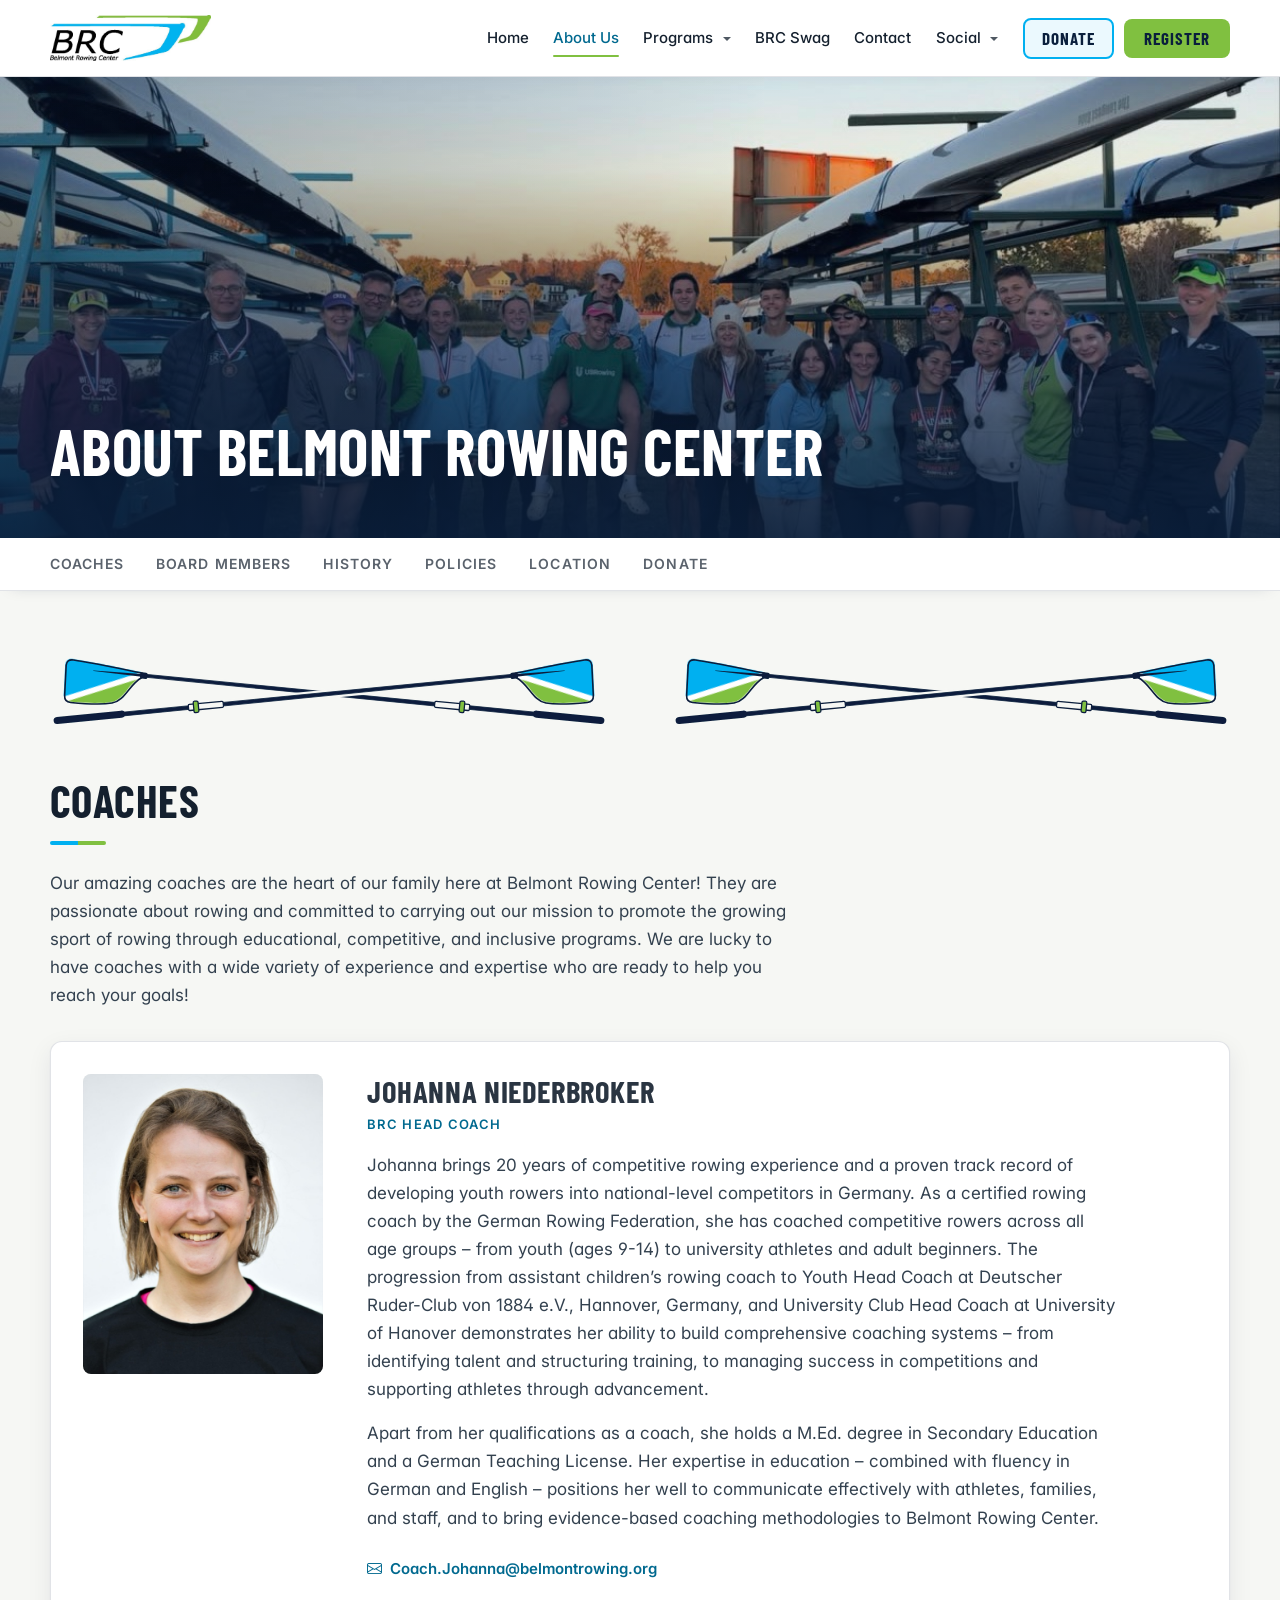
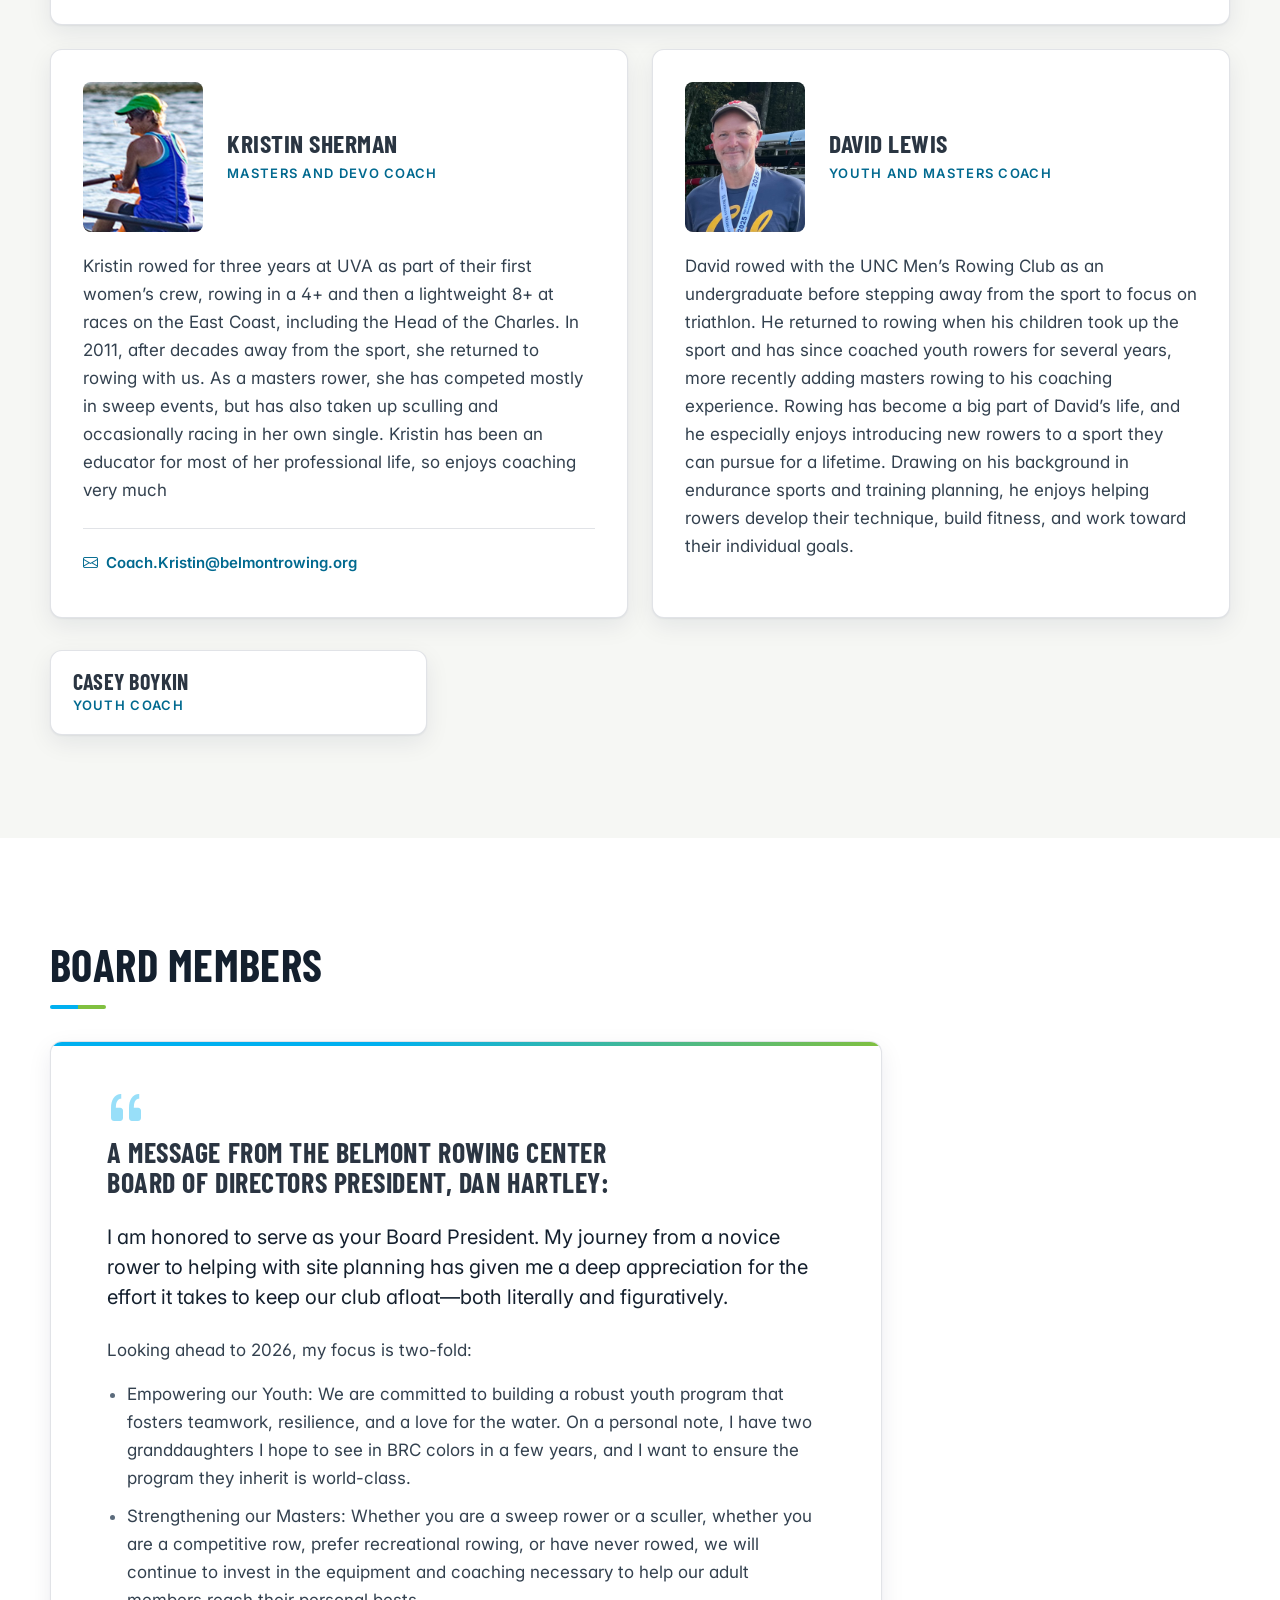
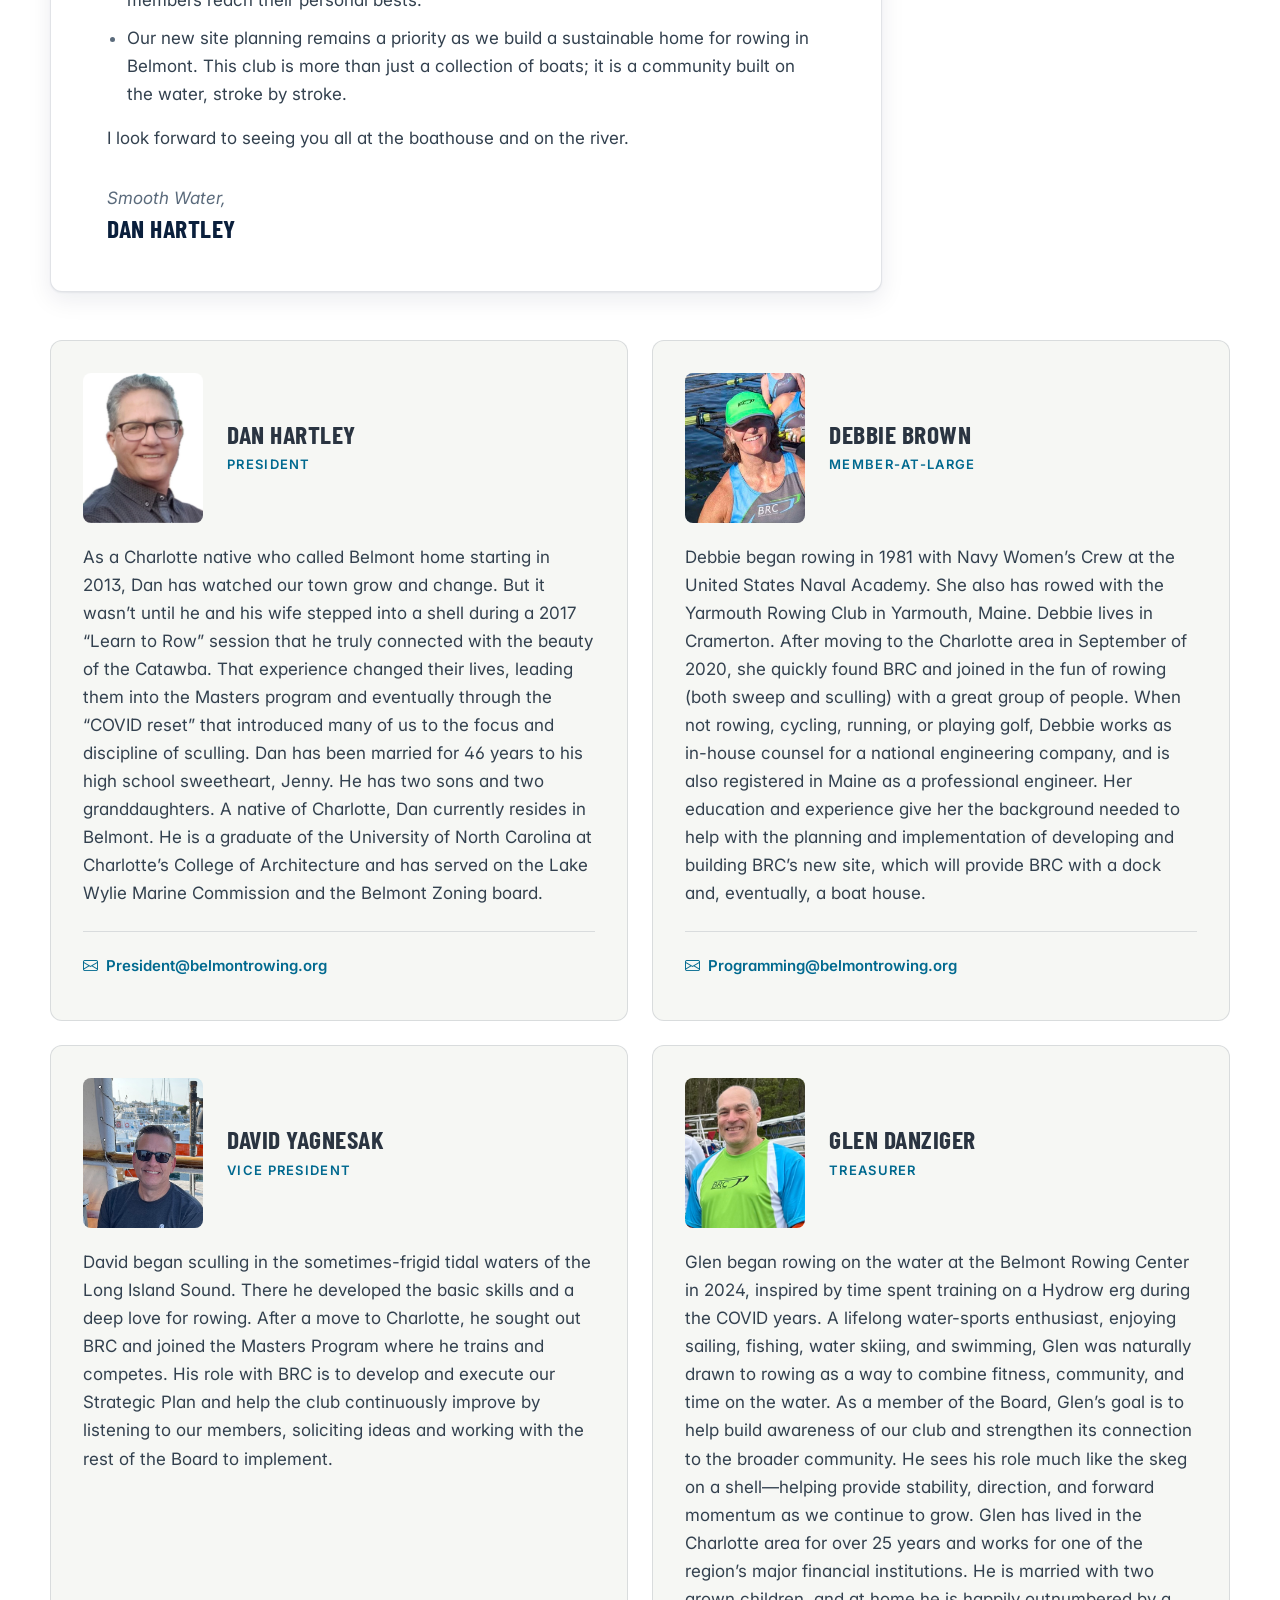
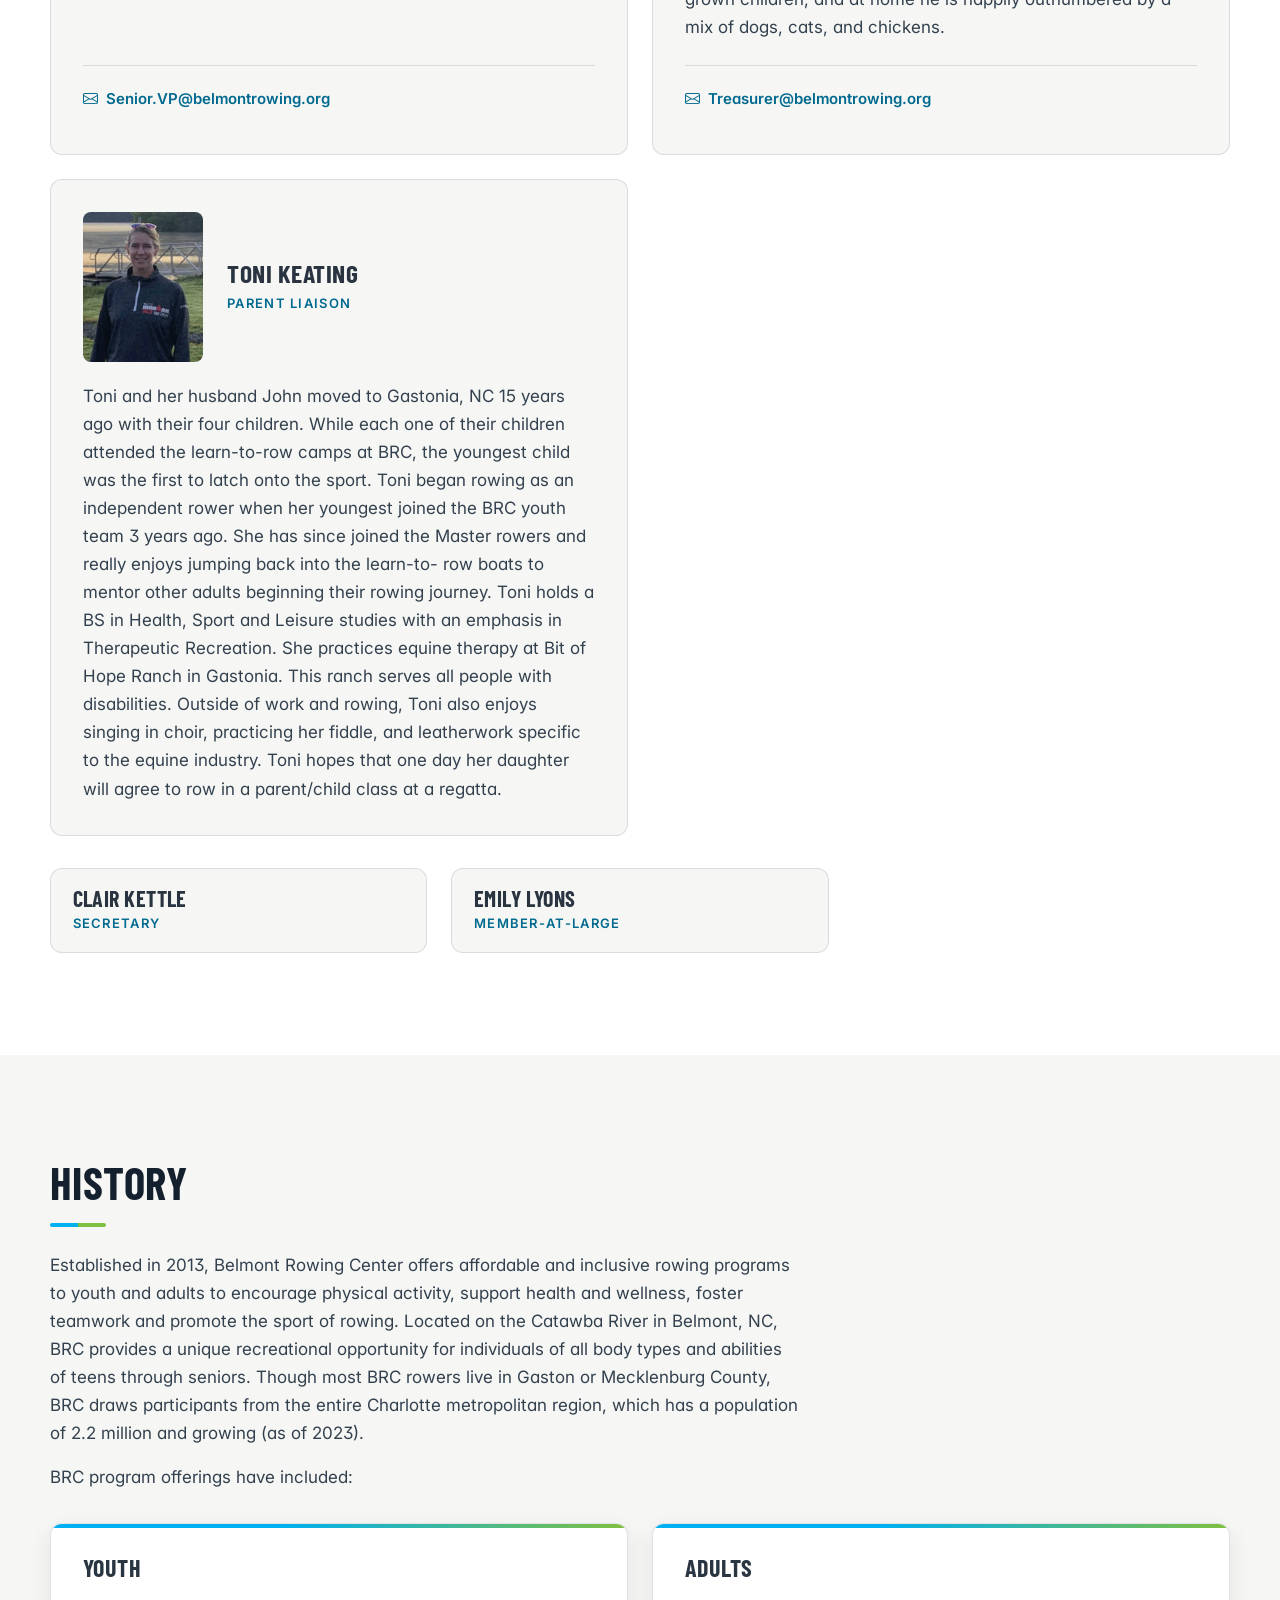
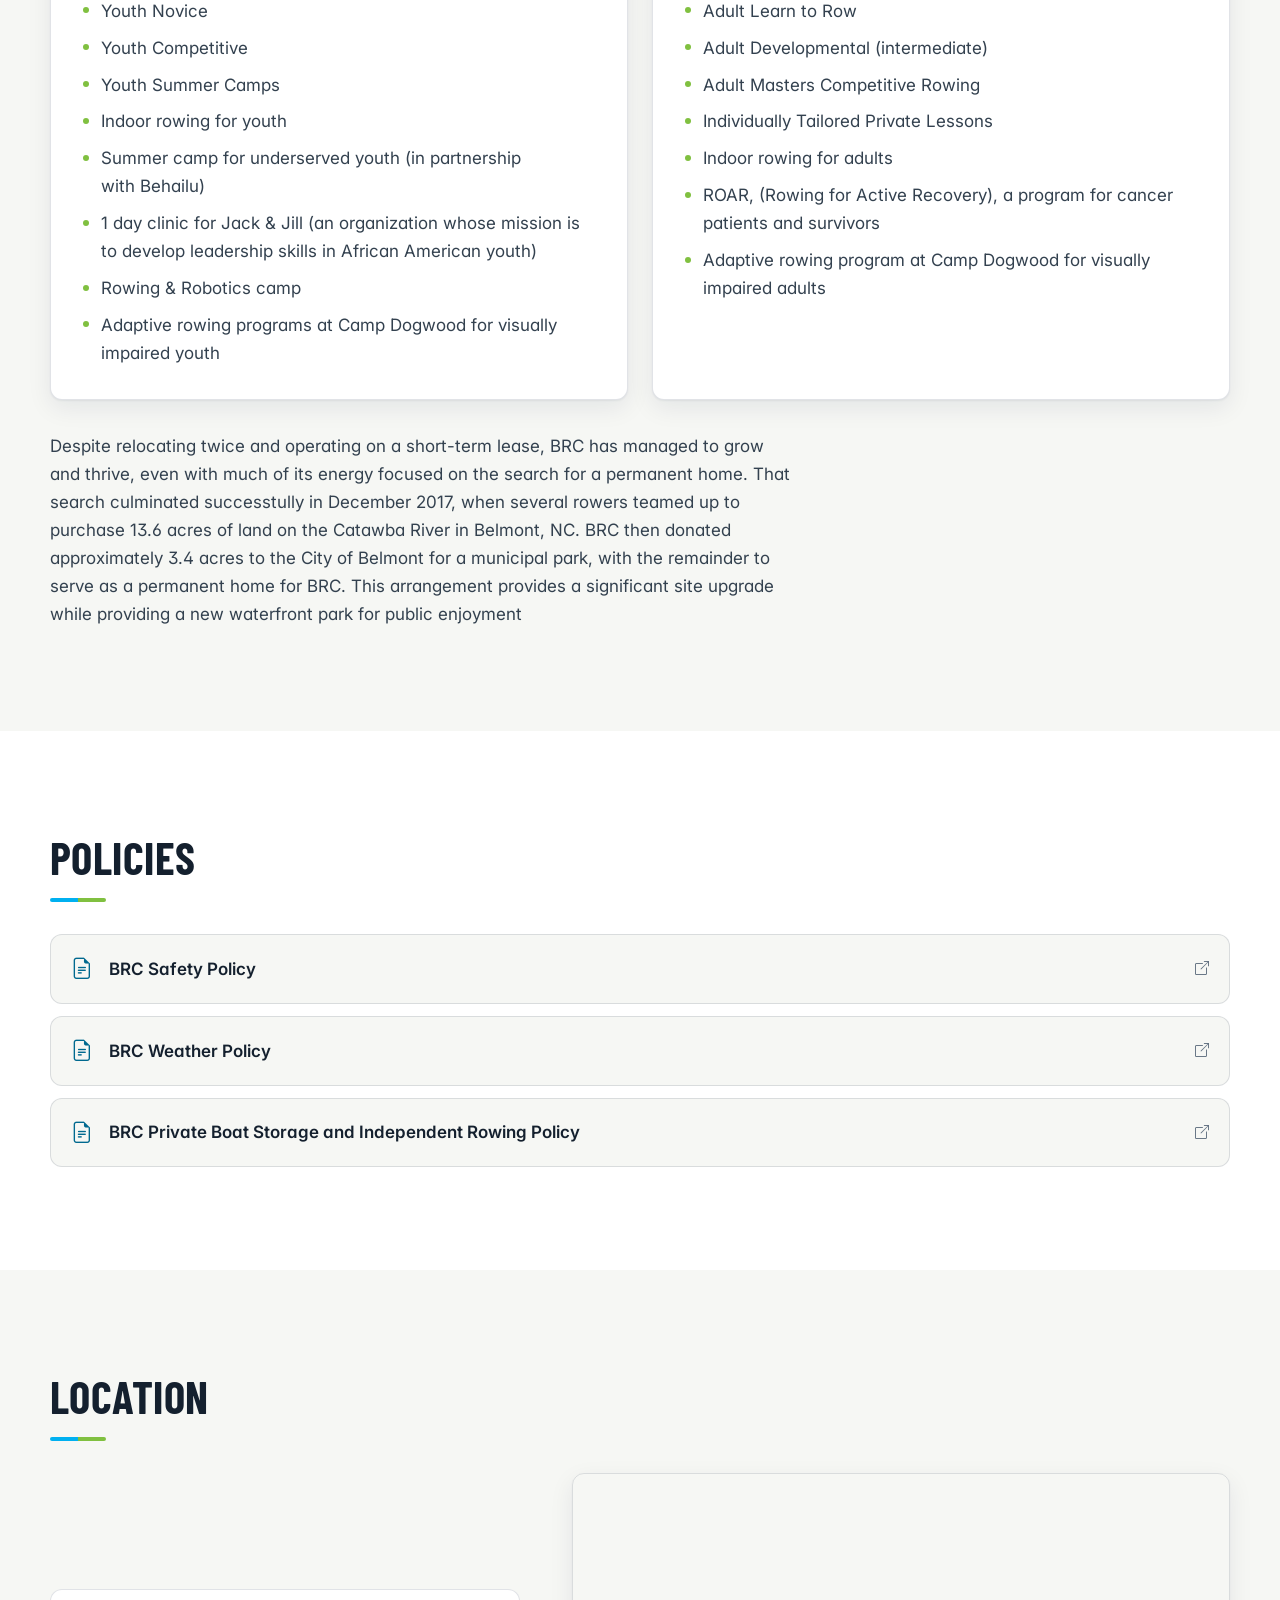
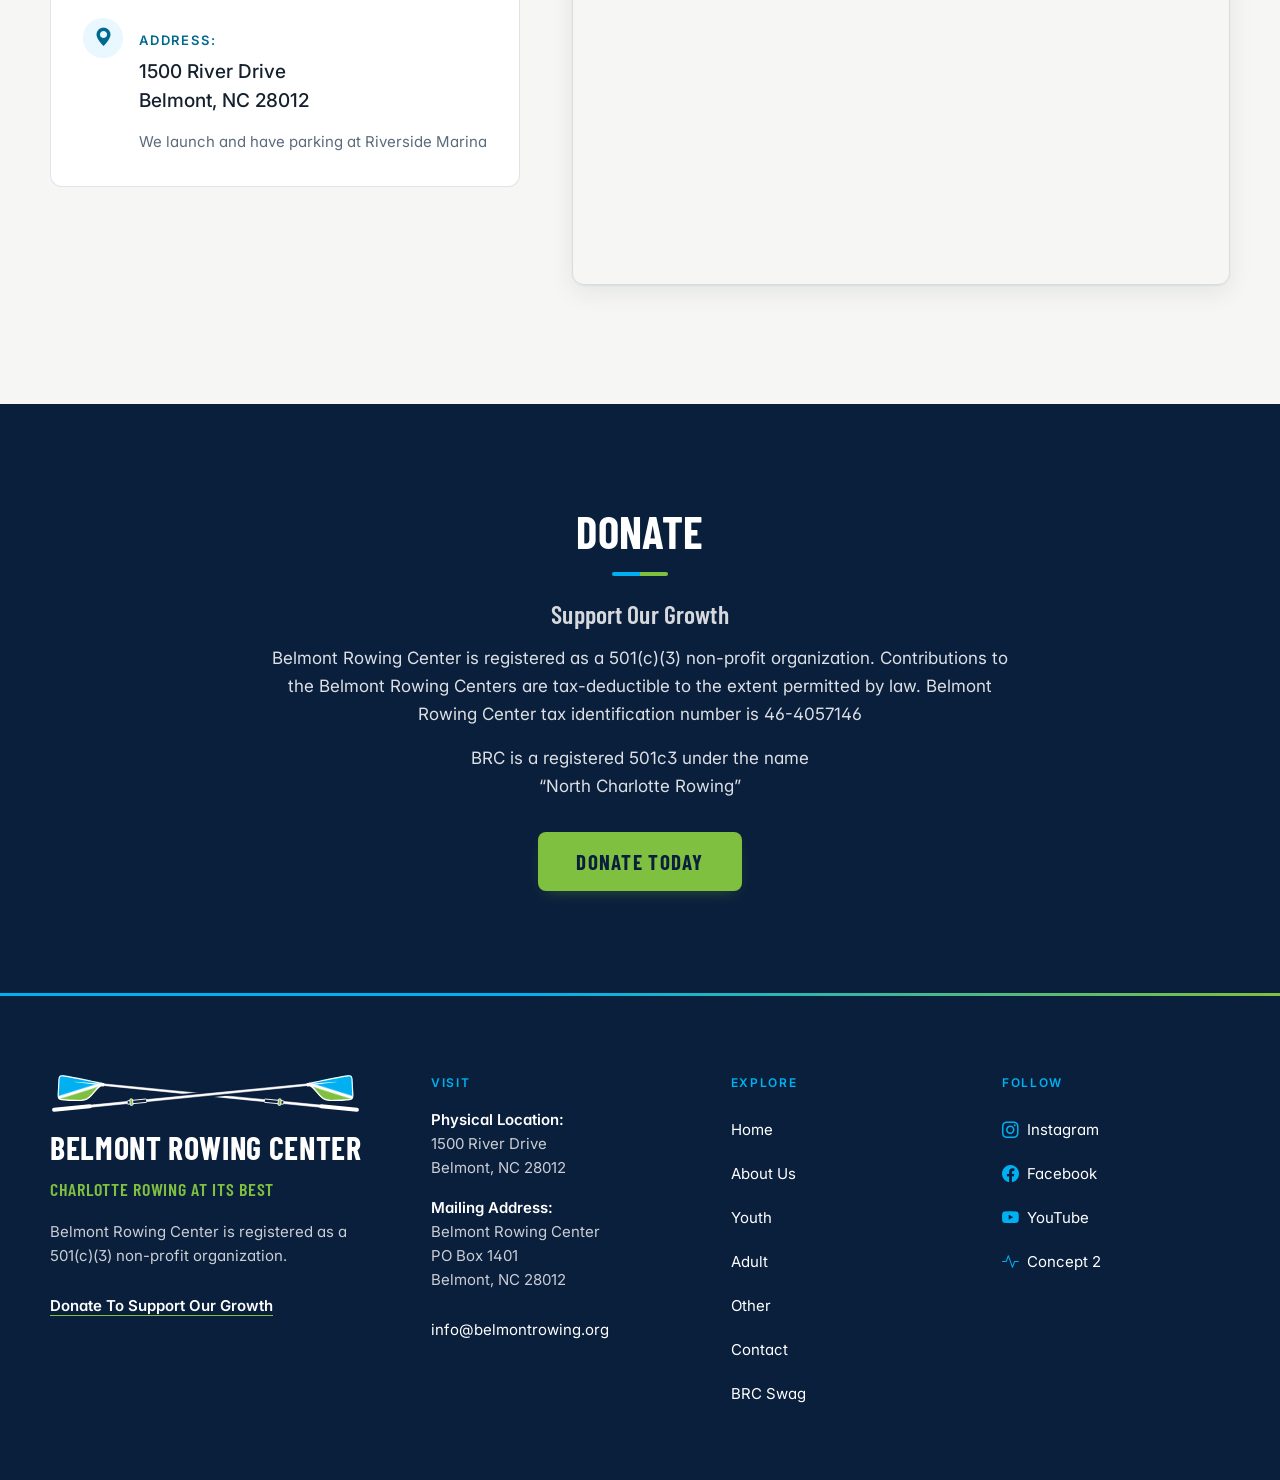
==== docs/about/index.html @ aae4dad1 "Home header: the eight on the water (words at the top); About header: full team photo Also adds _too" ====
<!DOCTYPE html>
<html xmlns="http://www.w3.org/1999/xhtml" lang="en" xml:lang="en"><head>

<meta charset="utf-8">
<meta name="generator" content="quarto-1.11.9">

<meta name="viewport" content="width=device-width, initial-scale=1.0, user-scalable=yes">

<meta name="description" content="Meet the coaches and board of Belmont Rowing Center, a nonprofit rowing club on the Catawba River near Charlotte, NC, established in 2013.">

<title>Our Coaches, Board &amp; History – Belmont Rowing Center</title>
<style>
/* Default styles provided by pandoc.
** See https://pandoc.org/MANUAL.html#variables-for-html for config info.
*/
span.smallcaps{font-variant: small-caps;}
div.columns{display: flex; gap: 1.5em;}
div.column{flex: auto;}
@media screen {
div.columns{gap: min(4vw, 1.5em);}
div.column{overflow-x: auto;}
}
div.hanging-indent{margin-left: 1.5em; text-indent: -1.5em;}
ul.task-list{list-style: none;}
ul.task-list li input[type="checkbox"] {
  width: 0.8em;
  margin: 0 0.8em 0.2em -1em; /* quarto-specific, see https://github.com/quarto-dev/quarto-cli/issues/4556 */ 
  vertical-align: middle;
}
</style>


<script src="../site_libs/quarto-nav/quarto-nav.js"></script>
<script src="../site_libs/quarto-nav/headroom.min.js"></script>
<link href="../images/favicon.png" rel="icon" type="image/png">
<script src="../site_libs/clipboard/clipboard.min.js"></script>
<script src="../site_libs/quarto-html/quarto.js" type="module"></script>
<script src="../site_libs/quarto-html/tabsets/tabsets.js" type="module"></script>
<script src="../site_libs/quarto-html/scrollable-regions/scrollable-regions.js" type="module"></script>
<script src="../site_libs/quarto-html/popper.min.js"></script>
<script src="../site_libs/quarto-html/tippy.umd.min.js"></script>
<link href="../site_libs/quarto-html/tippy.css" rel="stylesheet">
<link href="../site_libs/quarto-html/quarto-syntax-highlighting-63b5708e65d6cd79cd7618c58d0c21e7.css" rel="stylesheet" id="quarto-text-highlighting-styles">
<script src="../site_libs/bootstrap/bootstrap.min.js"></script>
<link href="../site_libs/bootstrap/bootstrap-icons.css" rel="stylesheet">
<link href="../site_libs/bootstrap/bootstrap-bee287b9387fd94cd51ab6ed018e3cc1.min.css" rel="stylesheet" append-hash="true" id="quarto-bootstrap" data-mode="light">
<script id="quarto-search-options" type="application/json">{
  "language": {
    "search-no-results-text": "No results",
    "search-matching-documents-text": "matching documents",
    "search-copy-link-title": "Copy link to search",
    "search-hide-matches-text": "Hide additional matches",
    "search-more-match-text": "more match in this document",
    "search-more-matches-text": "more matches in this document",
    "search-clear-button-title": "Clear",
    "search-text-placeholder": "",
    "search-detached-cancel-button-title": "Cancel",
    "search-submit-button-title": "Submit",
    "search-label": "Search"
  }
}</script>


<meta property="og:title" content="Our Coaches, Board &amp; History – Belmont Rowing Center">
<meta property="og:description" content="Meet the coaches and board of Belmont Rowing Center, a nonprofit rowing club on the Catawba River near Charlotte, NC, established in 2013.">
<meta property="og:image" content="https://www.belmontrowing.org/images/share.jpg">
<meta property="og:site_name" content="Belmont Rowing Center">
<meta property="og:image:alt" content="A rower sculling on the Catawba River at sunrise, with mist on the water">
<meta property="og:image:height" content="630">
<meta property="og:image:width" content="1200">
<meta name="twitter:title" content="Our Coaches, Board &amp; History – Belmont Rowing Center">
<meta name="twitter:description" content="Meet the coaches and board of Belmont Rowing Center, a nonprofit rowing club on the Catawba River near Charlotte, NC, established in 2013.">
<meta name="twitter:image" content="https://www.belmontrowing.org/images/share.jpg">
<meta name="twitter:image:alt" content="A rower sculling on the Catawba River at sunrise, with mist on the water">
<meta name="twitter:card" content="summary_large_image">
<link rel="canonical" href="https://www.belmontrowing.org/about/">
</head>

<body class="nav-fixed page-about fullcontent quarto-light"><a id="quarto-skip-link" class="visually-hidden-focusable" href="#quarto-content">Skip to main content</a>

<div id="quarto-search-results"></div>
  <header id="quarto-header" class="headroom fixed-top">
    <nav class="navbar navbar-expand-lg " data-bs-theme="dark" aria-label="Site">
      <div class="navbar-container container-fluid">
      <div class="navbar-brand-container mx-auto">
    <a href="../index.html" class="navbar-brand navbar-brand-logo">
    <img src="../images/logo.jpg" alt="Belmont Rowing Center home" class="navbar-logo light-content">
    <img src="../images/logo.jpg" alt="Belmont Rowing Center home" class="navbar-logo dark-content">
    </a>
  </div>
          <button class="navbar-toggler" type="button" data-bs-toggle="collapse" data-bs-target="#navbarCollapse" aria-controls="navbarCollapse" aria-expanded="false" aria-label="Toggle navigation" onclick="if (window.quartoToggleHeadroom) { window.quartoToggleHeadroom(); }">
  <span class="navbar-toggler-icon"></span>
</button>
          <div class="collapse navbar-collapse" id="navbarCollapse">
            <ul class="navbar-nav navbar-nav-scroll ms-auto">
  <li class="nav-item">
    <a class="nav-link" href="../index.html"> 
<span class="menu-text">Home</span></a>
  </li>  
  <li class="nav-item">
    <a class="nav-link active" href="../about/index.html" aria-current="page"> 
<span class="menu-text">About Us</span></a>
  </li>  
  <li class="nav-item dropdown ">
    <a class="nav-link dropdown-toggle" href="#" id="nav-menu-programs" role="link" data-bs-toggle="dropdown" aria-expanded="false">
 <span class="menu-text">Programs</span>
    </a>
    <ul class="dropdown-menu dropdown-menu-end" aria-labelledby="nav-menu-programs">    
        <li>
    <a class="dropdown-item" href="../youth/index.html">
 <span class="dropdown-text">Youth</span></a>
  </li>  
        <li>
    <a class="dropdown-item" href="../adult/index.html">
 <span class="dropdown-text">Adult</span></a>
  </li>  
        <li>
    <a class="dropdown-item" href="../other/index.html">
 <span class="dropdown-text">Other</span></a>
  </li>  
    </ul>
  </li>
  <li class="nav-item">
    <a class="nav-link" href="https://teamlocker.squadlocker.com/#/lockers/belmont-rowing-center-313909?_k=cnluax" rel="noopener" target="_blank"> 
<span class="menu-text">BRC Swag</span></a>
  </li>  
  <li class="nav-item">
    <a class="nav-link" href="../contact/index.html"> 
<span class="menu-text">Contact</span></a>
  </li>  
  <li class="nav-item dropdown ">
    <a class="nav-link dropdown-toggle" href="#" id="nav-menu-social" role="link" data-bs-toggle="dropdown" aria-expanded="false">
 <span class="menu-text">Social</span>
    </a>
    <ul class="dropdown-menu dropdown-menu-end" aria-labelledby="nav-menu-social">    
        <li>
    <a class="dropdown-item" href="https://www.instagram.com/belmontrowing" rel="noopener" target="_blank"><i class="bi bi-instagram" role="img">
</i> 
 <span class="dropdown-text">Instagram</span></a>
  </li>  
        <li>
    <a class="dropdown-item" href="https://www.facebook.com/BelmontRowing/" rel="noopener" target="_blank"><i class="bi bi-facebook" role="img">
</i> 
 <span class="dropdown-text">Facebook</span></a>
  </li>  
        <li>
    <a class="dropdown-item" href="https://www.youtube.com/channel/UCXFYUbRCOyXJPg2Ow2NLszQ" rel="noopener" target="_blank"><i class="bi bi-youtube" role="img">
</i> 
 <span class="dropdown-text">YouTube</span></a>
  </li>  
        <li>
    <a class="dropdown-item" href="https://log.concept2.com/team/8472" rel="noopener" target="_blank"><i class="bi bi-activity" role="img">
</i> 
 <span class="dropdown-text">Concept 2</span></a>
  </li>  
    </ul>
  </li>
  <li class="nav-item">
    <a class="nav-link" href="https://www.zeffy.com/en-US/donation-form/support-the-growing-sport-of-rowing-at-belmont-rowing-center" rel="noopener" target="_blank"> 
<span class="menu-text">Donate</span></a>
  </li>  
  <li class="nav-item">
    <a class="nav-link" href="https://www.icrew.club/register?clubkey=1626fb75-9eb1-b24b-4202-b008f5af5980" rel="noopener" target="_blank"> 
<span class="menu-text">Register</span></a>
  </li>  
</ul>
          </div> <!-- /navcollapse -->
            <div class="quarto-navbar-tools">
</div>
      </div> <!-- /container-fluid -->
    </nav>
</header>
<!-- content -->
<div id="quarto-content" class="quarto-container page-layout-custom page-navbar" tabindex="-1">
<!-- sidebar -->
<!-- margin-sidebar -->
<!-- main -->




<div id="main-content" role="main">
<!-- PAGE HEADER: photo with the page title over it -->
<div class="hero hero-short">
<p><img src="../images/hero-about-team.jpg" class="bg img-fluid" style="object-position: center 60%" alt=""></p>
<section id="about-belmont-rowing-center" class="level1">
<h1>ABOUT BELMONT ROWING CENTER</h1>
</section>
</div>
<!-- SUB-NAVIGATION: jump links to the sections below -->
<div class="pill-nav" role="navigation" aria-label="On this page">
<p><a href="#coaches">COACHES</a> <a href="#boardmembers">BOARD MEMBERS</a> <a href="#history1">HISTORY</a> <a href="#policies">POLICIES</a> <a href="#location">LOCATION</a> <a href="#donate">DONATE</a></p>
</div>
<!-- COACHES: the head coach as a wide card, then the other coaches two per row -->
<div class="band band-light">
<div class="oars-row">
<p><img src="../images/oars-long-on-paper.svg" class="img-fluid" alt=""> <img src="../images/oars-long-on-paper.svg" class="img-fluid" alt=""></p>
</div>
<section id="coaches" class="level2">
<h2 data-anchor-id="coaches">COACHES</h2>
<p>Our amazing coaches are the heart of our family here at Belmont Rowing Center! They are passionate about rowing and committed to carrying out our mission to promote the growing sport of rowing through educational, competitive, and inclusive programs. We are lucky to have coaches with a wide variety of experience and expertise who are ready to help you reach your goals!</p>
<div class="person">
<p><img src="../images/staff/johanna-niederbroker.jpg" class="person-photo img-fluid" loading="lazy" alt="Johanna Niederbroker"></p>
<section id="johanna-niederbroker" class="level3 person-body">
<h3 data-anchor-id="johanna-niederbroker">Johanna Niederbroker</h3>
<p><span class="role">BRC Head Coach</span></p>
<p>Johanna brings 20 years of competitive rowing experience and a proven track record of developing youth rowers into national-level competitors in Germany. As a certified rowing coach by the German Rowing Federation, she has coached competitive rowers across all age groups – from youth (ages 9-14) to university athletes and adult beginners. The progression from assistant children’s rowing coach to Youth Head Coach at Deutscher Ruder-Club von 1884 e.V., Hannover, Germany, and University Club Head Coach at University of Hanover demonstrates her ability to build comprehensive coaching systems – from identifying talent and structuring training, to managing success in competitions and supporting athletes through advancement.</p>
<p>Apart from her qualifications as a coach, she holds a M.Ed. degree in Secondary Education and a German Teaching License. Her expertise in education – combined with fluency in German and English – positions her well to communicate effectively with athletes, families, and staff, and to bring evidence-based coaching methodologies to Belmont Rowing Center.</p>
<p><a href="mailto:Coach.Johanna@belmontrowing.org" class="email">Coach.Johanna@belmontrowing.org</a></p>
</section>
</div>
<div class="people-grid">
<div class="person">
<p><img src="../images/staff/kristin-sherman-portrait.jpg" class="person-photo img-fluid" loading="lazy" alt="Kristin Sherman"></p>
<section id="kristin-sherman" class="level3 person-body">
<h3 data-anchor-id="kristin-sherman">Kristin Sherman</h3>
<p><span class="role">Masters and DEVO Coach</span></p>
<p>Kristin rowed for three years at UVA as part of their first women’s crew, rowing in a 4+ and then a lightweight 8+ at races on the East Coast, including the Head of the Charles. In 2011, after decades away from the sport, she returned to rowing with us. As a masters rower, she has competed mostly in sweep events, but has also taken up sculling and occasionally racing in her own single. Kristin has been an educator for most of her professional life, so enjoys coaching very much</p>
<p><a href="mailto:Coach.Kristin@belmontrowing.org" class="email">Coach.Kristin@belmontrowing.org</a></p>
</section>
</div>
<div class="person">
<p><img src="../images/staff/david-lewis.jpg" class="person-photo img-fluid" loading="lazy" alt="David Lewis"></p>
<section id="david-lewis" class="level3 person-body">
<h3 data-anchor-id="david-lewis">David Lewis</h3>
<p><span class="role">Youth and Masters Coach</span></p>
<p>David rowed with the UNC Men’s Rowing Club as an undergraduate before stepping away from the sport to focus on triathlon. He returned to rowing when his children took up the sport and has since coached youth rowers for several years, more recently adding masters rowing to his coaching experience. Rowing has become a big part of David’s life, and he especially enjoys introducing new rowers to a sport they can pursue for a lifetime. Drawing on his background in endurance sports and training planning, he enjoys helping rowers develop their technique, build fitness, and work toward their individual goals.</p>
</section>
</div>
</div>
<div class="tile-grid">
<section id="casey-boykin" class="level3 tile person-tile">
<h3 data-anchor-id="casey-boykin">Casey Boykin</h3>
<p><span class="role">Youth Coach</span></p>
</section>
</div>
</section>
</div>
<!-- BOARD MEMBERS: the President's letter, then the board bios two per row, then name-only members -->
<section id="boardmembers" class="level2 band band-white">
<h2 data-anchor-id="boardmembers">BOARD MEMBERS</h2>
<section id="a-message-from-the-belmont-rowing-center-board-of-directors-president-dan-hartley" class="level3 letter">
<h3 data-anchor-id="a-message-from-the-belmont-rowing-center-board-of-directors-president-dan-hartley">A Message From the Belmont Rowing Center Board of Directors President, Dan Hartley:</h3>
<div class="lead">
<p>I am honored to serve as your Board President. My journey from a novice rower to helping with site planning has given me a deep appreciation for the effort it takes to keep our club afloat—both literally and figuratively.</p>
</div>
<p>Looking ahead to 2026, my focus is two-fold:</p>
<ul>
<li>Empowering our Youth: We are committed to building a robust youth program that fosters teamwork, resilience, and a love for the water. On a personal note, I have two granddaughters I hope to see in BRC colors in a few years, and I want to ensure the program they inherit is world-class.</li>
<li>Strengthening our Masters: Whether you are a sweep rower or a sculler, whether you are a competitive row, prefer recreational rowing, or have never rowed, we will continue to invest in the equipment and coaching necessary to help our adult members reach their personal bests.</li>
<li>Our new site planning remains a priority as we build a sustainable home for rowing in Belmont. This club is more than just a collection of boats; it is a community built on the water, stroke by stroke.</li>
</ul>
<p>I look forward to seeing you all at the boathouse and on the river.</p>
<div class="signature">
<p>Smooth Water,</p>
<p>Dan Hartley</p>
</div>
</section>
<div class="people-grid">
<div class="person">
<p><img src="../images/staff/dan-hartley.jpg" class="person-photo img-fluid" loading="lazy" alt="Dan Hartley"></p>
<section id="dan-hartley" class="level3 person-body">
<h3 data-anchor-id="dan-hartley">Dan Hartley</h3>
<p><span class="role">President</span></p>
<p>As a Charlotte native who called Belmont home starting in 2013, Dan has watched our town grow and change. But it wasn’t until he and his wife stepped into a shell during a 2017 “Learn to Row” session that he truly connected with the beauty of the Catawba. That experience changed their lives, leading them into the Masters program and eventually through the “COVID reset” that introduced many of us to the focus and discipline of sculling. Dan has been married for 46 years to his high school sweetheart, Jenny. He has two sons and two granddaughters. A native of Charlotte, Dan currently resides in Belmont. He is a graduate of the University of North Carolina at Charlotte’s College of Architecture and has served on the Lake Wylie Marine Commission and the Belmont Zoning board.</p>
<p><a href="mailto:President@belmontrowing.org" class="email">President@belmontrowing.org</a></p>
</section>
</div>
<div class="person">
<p><img src="../images/staff/debbie-brown.jpg" class="person-photo img-fluid" loading="lazy" alt="Debbie is happy to be rowing!"></p>
<section id="debbie-brown" class="level3 person-body">
<h3 data-anchor-id="debbie-brown">Debbie Brown</h3>
<p><span class="role">Member-At-Large</span></p>
<p>Debbie began rowing in 1981 with Navy Women’s Crew at the United States Naval Academy. She also has rowed with the Yarmouth Rowing Club in Yarmouth, Maine. Debbie lives in Cramerton. After moving to the Charlotte area in September of 2020, she quickly found BRC and joined in the fun of rowing (both sweep and sculling) with a great group of people. When not rowing, cycling, running, or playing golf, Debbie works as in-house counsel for a national engineering company, and is also registered in Maine as a professional engineer. Her education and experience give her the background needed to help with the planning and implementation of developing and building BRC’s new site, which will provide BRC with a dock and, eventually, a boat house.</p>
<p><a href="mailto:Programming@belmontrowing.org" class="email">Programming@belmontrowing.org</a></p>
</section>
</div>
<div class="person">
<p><img src="../images/staff/david-yagnesak.jpg" class="person-photo img-fluid" loading="lazy" alt="David Yagnesak"></p>
<section id="david-yagnesak" class="level3 person-body">
<h3 data-anchor-id="david-yagnesak">David Yagnesak</h3>
<p><span class="role">Vice President</span></p>
<p>David began sculling in the sometimes-frigid tidal waters of the Long Island Sound. There he developed the basic skills and a deep love for rowing. After a move to Charlotte, he sought out BRC and joined the Masters Program where he trains and competes. His role with BRC is to develop and execute our Strategic Plan and help the club continuously improve by listening to our members, soliciting ideas and working with the rest of the Board to implement.</p>
<p><a href="mailto:senior.vp@belmontrowing.org" class="email">Senior.VP@belmontrowing.org</a></p>
</section>
</div>
<div class="person">
<p><img src="../images/staff/glen-danziger.jpg" class="person-photo img-fluid" loading="lazy" alt="Glen Danziger"></p>
<section id="glen-danziger" class="level3 person-body">
<h3 data-anchor-id="glen-danziger">Glen Danziger</h3>
<p><span class="role">Treasurer</span></p>
<p>Glen began rowing on the water at the Belmont Rowing Center in 2024, inspired by time spent training on a Hydrow erg during the COVID years. A lifelong water-sports enthusiast, enjoying sailing, fishing, water skiing, and swimming, Glen was naturally drawn to rowing as a way to combine fitness, community, and time on the water. As a member of the Board, Glen’s goal is to help build awareness of our club and strengthen its connection to the broader community. He sees his role much like the skeg on a shell—helping provide stability, direction, and forward momentum as we continue to grow. Glen has lived in the Charlotte area for over 25 years and works for one of the region’s major financial institutions. He is married with two grown children, and at home he is happily outnumbered by a mix of dogs, cats, and chickens.</p>
<p><a href="mailto:treasurer@belmontrowing.org" class="email">Treasurer@belmontrowing.org</a></p>
</section>
</div>
<div class="person">
<p><img src="../images/staff/toni-keating-portrait.jpg" class="person-photo img-fluid" loading="lazy" alt="Toni Keating"></p>
<section id="toni-keating" class="level3 person-body">
<h3 data-anchor-id="toni-keating">Toni Keating</h3>
<p><span class="role">Parent Liaison</span></p>
<p>Toni and her husband John moved to Gastonia, NC 15 years ago with their four children. While each one of their children attended the learn-to-row camps at BRC, the youngest child was the first to latch onto the sport. Toni began rowing as an independent rower when her youngest joined the BRC youth team 3 years ago. She has since joined the Master rowers and really enjoys jumping back into the learn-to- row boats to mentor other adults beginning their rowing journey. Toni holds a BS in Health, Sport and Leisure studies with an emphasis in Therapeutic Recreation. She practices equine therapy at Bit of Hope Ranch in Gastonia. This ranch serves all people with disabilities. Outside of work and rowing, Toni also enjoys singing in choir, practicing her fiddle, and leatherwork specific to the equine industry. Toni hopes that one day her daughter will agree to row in a parent/child class at a regatta.</p>
</section>
</div>
</div>
<div class="tile-grid">
<section id="clair-kettle" class="level3 tile person-tile">
<h3 data-anchor-id="clair-kettle">Clair Kettle</h3>
<p><span class="role">Secretary</span></p>
</section>
<section id="emily-lyons" class="level3 tile person-tile">
<h3 data-anchor-id="emily-lyons">Emily Lyons</h3>
<p><span class="role">Member-At-Large</span></p>
</section>
</div>
</section>
<!-- HISTORY -->
<section id="history1" class="level2 band band-light">
<h2 data-anchor-id="history1">HISTORY</h2>
<p>Established in 2013, Belmont Rowing Center offers affordable and inclusive rowing programs to youth and adults to encourage physical activity, support health and wellness, foster teamwork and promote the sport of rowing. Located on the Catawba River in Belmont, NC, BRC provides a unique recreational opportunity for individuals of all body types and abilities of teens through seniors. Though most BRC rowers live in Gaston or Mecklenburg County, BRC draws participants from the entire Charlotte metropolitan region, which has a population of 2.2 million and growing (as of 2023).</p>
<p>BRC program offerings have included:</p>
<div class="tile-grid">
<section id="youth" class="level3 tile">
<h3 data-anchor-id="youth">Youth</h3>
<ul>
<li>Youth Novice</li>
<li>Youth Competitive</li>
<li>Youth Summer Camps</li>
<li>Indoor rowing for youth</li>
<li>Summer camp for underserved youth (in partnership with Behailu)</li>
<li>1 day clinic for Jack &amp; Jill (an organization whose mission is to develop leadership skills in African American youth)</li>
<li>Rowing &amp; Robotics camp</li>
<li>Adaptive rowing programs at Camp Dogwood for visually impaired youth</li>
</ul>
</section>
<section id="adults" class="level3 tile">
<h3 data-anchor-id="adults">Adults</h3>
<ul>
<li>Adult Learn to Row</li>
<li>Adult Developmental (intermediate)</li>
<li>Adult Masters Competitive Rowing</li>
<li>Individually Tailored Private Lessons</li>
<li>Indoor rowing for adults</li>
<li>ROAR, (Rowing for Active Recovery), a program for cancer patients and survivors</li>
<li>Adaptive rowing program at Camp Dogwood for visually impaired adults</li>
</ul>
</section>
</div>
<p>Despite relocating twice and operating on a short-term lease, BRC has managed to grow and thrive, even with much of its energy focused on the search for a permanent home. That search culminated successtully in December 2017, when several rowers teamed up to purchase 13.6 acres of land on the Catawba River in Belmont, NC. BRC then donated approximately 3.4 acres to the City of Belmont for a municipal park, with the remainder to serve as a permanent home for BRC. This arrangement provides a significant site upgrade while providing a new waterfront park for public enjoyment</p>
</section>
<!-- POLICIES -->
<section id="policies" class="level2 band band-white">
<h2 data-anchor-id="policies">POLICIES</h2>
<div class="doc-list">
<p><strong><a href="https://drive.google.com/file/d/1D4yfsQwteLG-jOoWZRWqejBiDfsj7Gzk/view?usp=share_link">BRC Safety Policy</a></strong></p>
<p><strong><a href="https://drive.google.com/file/d/1eCwa2g2AicR4t2Oy4iSEPZmJbJrAMTwS/view?usp=share_link">BRC Weather Policy</a></strong></p>
<p><strong><a href="https://drive.google.com/file/d/1kbaUgsFeZPIZN3rmquECj1yPD0JuSj4d/view?usp=share_link">BRC Private Boat Storage and Independent Rowing Policy</a></strong></p>
</div>
</section>
<!-- LOCATION: the address card beside the map (shared .location component) -->
<section id="location" class="level2 band band-light">
<h2 data-anchor-id="location">LOCATION</h2>
<div class="location">
<div class="address-card">
<p><strong>Address:</strong></p>
<p>1500 River Drive<br>
Belmont, NC 28012</p>
<p>We launch and have parking at Riverside Marina</p>
</div>
<div class="location-map map-embed">
<!-- Google map of the address (same map as the old site) -->
<iframe loading="lazy" src="https://maps.google.com/maps?q=1500%20river%20drive%20Belmont%2C%20nc%2028012&amp;t=m&amp;z=12&amp;output=embed&amp;iwloc=near" title="1500 river drive Belmont, nc 28012">
</iframe>
</div>
</div>
</section>
<!-- DONATE: the navy Donate band (shared .band-cta, as on the home page) -->
<section id="donate" class="level2 band band-navy band-cta">
<h2 data-anchor-id="donate">DONATE</h2>
<section id="support-our-growth" class="level3">
<h3 data-anchor-id="support-our-growth">Support Our Growth</h3>
<p>Belmont Rowing Center is registered as a <span class="nowrap">501(c)(3)</span> non-profit organization. Contributions to the Belmont Rowing Centers are tax-deductible to the extent permitted by law. Belmont Rowing Center tax identification number is 46-4057146</p>
<p>BRC is a registered 501c3 under the name<br>
“North Charlotte Rowing”</p>
<div class="btn-row">
<p><a href="https://www.zeffy.com/en-US/donation-form/support-the-growing-sport-of-rowing-at-belmont-rowing-center" class="btn-brc btn-brc-lg">Donate Today</a></p>
</div>
</section>
</section>


<div id="3ade8a4a-fb1d-4a6c-8409-ac45482d5fc9" class="hidden">

</div>
</div>
<script src="../scripts/site.js" defer=""></script>


<script id="quarto-html-after-body" type="application/javascript">
  window.document.addEventListener("DOMContentLoaded", function (event) {
    const isCodeAnnotation = (el) => {
      for (const clz of el.classList) {
        if (clz.startsWith('code-annotation-')) {                     
          return true;
        }
      }
      return false;
    }
    const onCopySuccess = function(e) {
      // button target
      const button = e.trigger;
      // don't keep focus
      button.blur();
      // flash "checked"
      button.classList.add('code-copy-button-checked');
      var currentTitle = button.getAttribute("title");
      button.setAttribute("title", "Copied!");
      let tooltip;
      if (window.bootstrap) {
        button.setAttribute("data-bs-toggle", "tooltip");
        button.setAttribute("data-bs-placement", "left");
        button.setAttribute("data-bs-title", "Copied!");
        tooltip = new bootstrap.Tooltip(button, 
          { trigger: "manual", 
            customClass: "code-copy-button-tooltip",
            offset: [0, -8]});
        tooltip.show();    
      }
      setTimeout(function() {
        if (tooltip) {
          tooltip.hide();
          button.removeAttribute("data-bs-title");
          button.removeAttribute("data-bs-toggle");
          button.removeAttribute("data-bs-placement");
        }
        button.setAttribute("title", currentTitle);
        button.classList.remove('code-copy-button-checked');
      }, 1000);
      // clear code selection
      e.clearSelection();
    }
    const getTextToCopy = function(trigger) {
      const outerScaffold = trigger.parentElement.cloneNode(true);
      const codeEl = outerScaffold.querySelector('code');
      for (const childEl of codeEl.children) {
        if (isCodeAnnotation(childEl)) {
          childEl.remove();
        }
      }
      return codeEl.innerText;
    }
    const clipboard = new window.ClipboardJS('.code-copy-button:not([data-in-quarto-modal])', {
      text: getTextToCopy
    });
    clipboard.on('success', onCopySuccess);
    if (window.document.getElementById('quarto-embedded-source-code-modal')) {
      const clipboardModal = new window.ClipboardJS('.code-copy-button[data-in-quarto-modal]', {
        text: getTextToCopy,
        container: window.document.getElementById('quarto-embedded-source-code-modal')
      });
      clipboardModal.on('success', onCopySuccess);
    }
      var localhostRegex = new RegExp(/^(?:http|https):\/\/localhost\:?[0-9]*\//);
      var mailtoRegex = new RegExp(/^mailto:/);
        var filterRegex = new RegExp("^(?:http:|https:)\/\/(?:www\.)?belmontrowing\.(?:org|github\.io)");
      const newWindowLabel = "(opens in a new tab)";
      const newWindowNoteId = "quarto-ext-newwindow-label";
      // Links reference one hidden label through aria-describedby, so the
      // announcement never changes their accessible name.
      var describeNewWindow = (link) => {
        if (!window.document.getElementById(newWindowNoteId)) {
          var newWindowNote = window.document.createElement("span");
          newWindowNote.id = newWindowNoteId;
          newWindowNote.hidden = true;
          newWindowNote.textContent = newWindowLabel;
          window.document.body.appendChild(newWindowNote);
        }
        var describedBy = (link.getAttribute("aria-describedby") || "").split(/\s+/).filter(Boolean);
        if (!describedBy.includes(newWindowNoteId)) {
          describedBy.push(newWindowNoteId);
          link.setAttribute("aria-describedby", describedBy.join(" "));
        }
      }
      var isInternal = (href) => {
          return filterRegex.test(href) || localhostRegex.test(href) || mailtoRegex.test(href);
      }
      // Inspect non-navigation links and adorn them if external
      window.quartoDecorateExternalLinks = function (root) {
     var links = (root || window.document).querySelectorAll('a[href]:not(.nav-link):not(.navbar-brand):not(.toc-action):not(.sidebar-link):not(.sidebar-item-toggle):not(.pagination-link):not(.no-external):not([aria-hidden]):not(.dropdown-item):not(.quarto-navigation-tool):not(.about-link)');
      for (var i=0; i<links.length; i++) {
        const link = links[i];
        if (!isInternal(link.href)) {
          // undo the damage that might have been done by quarto-nav.js in the case of
          // links that we want to consider external
          if (link.dataset.originalHref !== undefined) {
            link.href = link.dataset.originalHref;
          }
            // target, if specified
            link.setAttribute("target", "_blank");
            if (link.getAttribute("rel") === null) {
              link.setAttribute("rel", "noopener");
            }
            describeNewWindow(link);
          if (!link.classList.contains('no-external-icon')) {
          }
        }
      }
      };
      window.quartoDecorateExternalLinks(window.document);
    // Esc closes the popup (WCAG 1.4.13) and focus leaving both trigger and
    // popup closes it (WCAG 2.4.11); tippy handles neither for interactive popups.
    const hideOnEscAndFocusOut = {
      name: 'hideOnEscAndFocusOut',
      defaultValue: true,
      fn(instance) {
        const dismiss = () => {
          // A show scheduled by the trigger delay would otherwise reopen it
          instance.clearDelayTimeouts();
          instance.hide();
        };
        const onKeyDown = (event) => {
          if (event.key !== 'Escape') {
            return;
          }
          // Keep Esc from also reaching page handlers (e.g. reveal.js overview),
          // except an open reveal.js slide menu, which Esc should close too.
          // The menu handles keys only when its keyboard option is on.
          const menuHandlesEsc = window.Reveal?.getPlugin?.('menu')?.isOpen() &&
            window.Reveal.getConfig().menu?.keyboard !== false;
          if (!menuHandlesEsc) {
            event.stopPropagation();
          }
          if (instance.popper.contains(window.document.activeElement)) {
            // Disabled while refocusing so the focus trigger does not reopen it
            instance.disable();
            instance.reference.focus();
            instance.enable();
          }
          dismiss();
        };
        const onFocusOut = (event) => {
          const target = event.relatedTarget;
          if (target && !instance.reference.contains(target) &&
              !instance.popper.contains(target)) {
            dismiss();
          }
        };
        // On the trigger too: a click trigger (code-annotations: select) has no
        // blur handling. Attached for the instance's lifetime so leaving the
        // trigger also cancels a show still pending on the trigger delay.
        instance.reference.addEventListener('focusout', onFocusOut);
        return {
          onShow() {
            window.document.addEventListener('keydown', onKeyDown, true);
            instance.popper.addEventListener('focusout', onFocusOut);
          },
          onHide() {
            window.document.removeEventListener('keydown', onKeyDown, true);
            instance.popper.removeEventListener('focusout', onFocusOut);
          },
          onDestroy() {
            instance.reference.removeEventListener('focusout', onFocusOut);
          },
        };
      },
    };
    function tippyHover(el, contentFn, onTriggerFn, onUntriggerFn) {
      const config = {
        allowHTML: true,
        maxWidth: 500,
        delay: 100,
        arrow: false,
        appendTo: function(el) {
            return el.parentElement;
        },
        interactive: true,
        interactiveBorder: 10,
        theme: 'quarto',
        placement: 'bottom-start',
        plugins: [hideOnEscAndFocusOut],
      };
      if (contentFn) {
        config.content = contentFn;
      }
      if (onTriggerFn) {
        config.onTrigger = onTriggerFn;
      }
      if (onUntriggerFn) {
        config.onUntrigger = onUntriggerFn;
      }
      window.tippy(el, config); 
    }
    const noterefs = window.document.querySelectorAll('a[role="doc-noteref"]');
    for (var i=0; i<noterefs.length; i++) {
      const ref = noterefs[i];
      tippyHover(ref, function() {
        // use id or data attribute instead here
        let href = ref.getAttribute('data-footnote-href') || ref.getAttribute('href');
        try { href = new URL(href).hash; } catch {}
        const id = href.replace(/^#\/?/, "");
        const note = window.document.getElementById(id);
        if (note) {
          return note.innerHTML;
        } else {
          return "";
        }
      });
    }
    const xrefs = window.document.querySelectorAll('a.quarto-xref');
    const processXRef = (id, note) => {
      // Strip column container classes
      const stripColumnClz = (el) => {
        el.classList.remove("page-full", "page-columns");
        if (el.children) {
          for (const child of el.children) {
            stripColumnClz(child);
          }
        }
      }
      stripColumnClz(note)
      if (id === null || id.startsWith('sec-')) {
        // Special case sections, only their first couple elements
        const container = document.createElement("div");
        if (note.children && note.children.length > 2) {
          container.appendChild(note.children[0].cloneNode(true));
          for (let i = 1; i < note.children.length; i++) {
            const child = note.children[i];
            if (child.tagName === "P" && child.innerText === "") {
              continue;
            } else {
              container.appendChild(child.cloneNode(true));
              break;
            }
          }
          if (window.Quarto?.typesetMath) {
            window.Quarto.typesetMath(container);
          }
          return container.innerHTML
        } else {
          if (window.Quarto?.typesetMath) {
            window.Quarto.typesetMath(note);
          }
          return note.innerHTML;
        }
      } else {
        // Remove any anchor links if they are present
        const anchorLink = note.querySelector('a.anchorjs-link');
        if (anchorLink) {
          anchorLink.remove();
        }
        if (window.Quarto?.typesetMath) {
          window.Quarto.typesetMath(note);
        }
        if (note.classList.contains("callout")) {
          return note.outerHTML;
        } else {
          return note.innerHTML;
        }
      }
    }
    for (var i=0; i<xrefs.length; i++) {
      const xref = xrefs[i];
      tippyHover(xref, undefined, function(instance) {
        instance.disable();
        let url = xref.getAttribute('href');
        let hash = undefined; 
        if (url.startsWith('#')) {
          hash = url;
        } else {
          try { hash = new URL(url).hash; } catch {}
        }
        if (hash) {
          const id = hash.replace(/^#\/?/, "");
          const note = window.document.getElementById(id);
          if (note !== null) {
            try {
              const html = processXRef(id, note.cloneNode(true));
              instance.setContent(html);
            } finally {
              instance.enable();
              instance.show();
            }
          } else {
            // See if we can fetch this
            fetch(url.split('#')[0])
            .then(res => res.text())
            .then(html => {
              const parser = new DOMParser();
              const htmlDoc = parser.parseFromString(html, "text/html");
              const note = htmlDoc.getElementById(id);
              if (note !== null) {
                const html = processXRef(id, note);
                instance.setContent(html);
              } 
            }).finally(() => {
              instance.enable();
              instance.show();
            });
          }
        } else {
          // See if we can fetch a full url (with no hash to target)
          // This is a special case and we should probably do some content thinning / targeting
          fetch(url)
          .then(res => res.text())
          .then(html => {
            const parser = new DOMParser();
            const htmlDoc = parser.parseFromString(html, "text/html");
            const note = htmlDoc.querySelector('main.content');
            if (note !== null) {
              // This should only happen for chapter cross references
              // (since there is no id in the URL)
              // remove the first header
              if (note.children.length > 0 && note.children[0].tagName === "HEADER") {
                note.children[0].remove();
              }
              const html = processXRef(null, note);
              instance.setContent(html);
            } 
          }).finally(() => {
            instance.enable();
            instance.show();
          });
        }
      }, function(instance) {
      });
    }
        let selectedAnnoteEl;
        const selectorForAnnotation = ( cell, annotation) => {
          let cellAttr = 'data-code-cell="' + cell + '"';
          let lineAttr = 'data-code-annotation="' +  annotation + '"';
          const selector = 'span[' + cellAttr + '][' + lineAttr + ']';
          return selector;
        }
        const selectCodeLines = (annoteEl) => {
          const doc = window.document;
          const targetCell = annoteEl.getAttribute("data-target-cell");
          const targetAnnotation = annoteEl.getAttribute("data-target-annotation");
          const annoteSpan = window.document.querySelector(selectorForAnnotation(targetCell, targetAnnotation));
          const lines = annoteSpan.getAttribute("data-code-lines").split(",");
          const lineIds = lines.map((line) => {
            return targetCell + "-" + line;
          })
          // Each band is positioned against its own containing block, which is
          // not the offsetParent of the lines, so place it from client rects.
          const placeBand = (band, firstEl, lastEl, codeBlock) => {
            const container = band.offsetParent;
            if (container === null) {
              return;
            }
            const containerRect = container.getBoundingClientRect();
            // Reveal.js scales slides with a transform, so convert client
            // pixels back to the CSS pixels of the container.
            const scale = containerRect.height / container.offsetHeight || 1;
            const firstRect = firstEl.getBoundingClientRect();
            const lastRect = lastEl.getBoundingClientRect();
            const top = (firstRect.top - containerRect.top) / scale - container.clientTop + container.scrollTop;
            const height = (lastRect.bottom - firstRect.top) / scale;
            band.style.top = top - 2 + "px";
            band.style.height = height + 4 + "px";
            if (codeBlock) {
              // Without the copy button wrapper, the containing block is wider
              // than the code block, so span the code block explicitly.
              const blockRect = codeBlock.getBoundingClientRect();
              band.style.left = (blockRect.left - containerRect.left) / scale - container.clientLeft + container.scrollLeft + "px";
              band.style.width = blockRect.width / scale + "px";
            }
          };
          if (lineIds.length > 0) {
            const el = window.document.getElementById(lineIds[0]);
            const lastEl = window.document.getElementById(lineIds[lineIds.length - 1]);
            const parent = el.parentElement.parentElement;
            // cook up a div (if necessary) and position it
            let div = window.document.getElementById("code-annotation-line-highlight");
            if (div === null) {
              div = window.document.createElement("div");
              div.setAttribute("id", "code-annotation-line-highlight");
              div.style.position = 'absolute';
              parent.appendChild(div);
            }
            placeBand(div, el, lastEl, parent.closest("div.sourceCode") || parent);
            let gutterDiv = window.document.getElementById("code-annotation-line-highlight-gutter");
            if (gutterDiv === null) {
              gutterDiv = window.document.createElement("div");
              gutterDiv.setAttribute("id", "code-annotation-line-highlight-gutter");
              gutterDiv.style.position = 'absolute';
              const codeCell = window.document.getElementById(targetCell);
              const gutter = codeCell.querySelector('.code-annotation-gutter');
              gutter.appendChild(gutterDiv);
            }
            placeBand(gutterDiv, el, lastEl);
            selectedAnnoteEl = annoteEl;
          }
        };
        const unselectCodeLines = () => {
          const elementsIds = ["code-annotation-line-highlight", "code-annotation-line-highlight-gutter"];
          elementsIds.forEach((elId) => {
            const div = window.document.getElementById(elId);
            if (div) {
              div.remove();
            }
          });
          selectedAnnoteEl = undefined;
        };
          // Handle positioning of the toggle
      window.addEventListener(
        "resize",
        throttle(() => {
          elRect = undefined;
          if (selectedAnnoteEl) {
            selectCodeLines(selectedAnnoteEl);
          }
        }, 10)
      );
      function throttle(fn, ms) {
      let throttle = false;
      let timer;
        return (...args) => {
          if(!throttle) { // first call gets through
              fn.apply(this, args);
              throttle = true;
          } else { // all the others get throttled
              if(timer) clearTimeout(timer); // cancel #2
              timer = setTimeout(() => {
                fn.apply(this, args);
                timer = throttle = false;
              }, ms);
          }
        };
      }
        // Attach click handler to the DT
        const annoteDls = window.document.querySelectorAll('dt[data-target-cell]');
        for (const annoteDlNode of annoteDls) {
          annoteDlNode.addEventListener('click', (event) => {
            const clickedEl = event.target;
            if (clickedEl !== selectedAnnoteEl) {
              unselectCodeLines();
              const activeEl = window.document.querySelector('dt[data-target-cell].code-annotation-active');
              if (activeEl) {
                activeEl.classList.remove('code-annotation-active');
              }
              selectCodeLines(clickedEl);
              clickedEl.classList.add('code-annotation-active');
            } else {
              // Unselect the line
              unselectCodeLines();
              clickedEl.classList.remove('code-annotation-active');
            }
          });
        }
    const findCites = (el) => {
      const parentEl = el.parentElement;
      if (parentEl) {
        const cites = parentEl.dataset.cites;
        if (cites) {
          return {
            el,
            cites: cites.split(' ')
          };
        } else {
          return findCites(el.parentElement)
        }
      } else {
        return undefined;
      }
    };
    var bibliorefs = window.document.querySelectorAll('a[role="doc-biblioref"]');
    for (var i=0; i<bibliorefs.length; i++) {
      const ref = bibliorefs[i];
      const citeInfo = findCites(ref);
      if (citeInfo) {
        tippyHover(citeInfo.el, function() {
          var popup = window.document.createElement('div');
          citeInfo.cites.forEach(function(cite) {
            var citeDiv = window.document.createElement('div');
            citeDiv.classList.add('hanging-indent');
            citeDiv.classList.add('csl-entry');
            var biblioDiv = window.document.getElementById('ref-' + cite);
            if (biblioDiv) {
              citeDiv.innerHTML = biblioDiv.innerHTML;
            }
            popup.appendChild(citeDiv);
          });
          return popup.innerHTML;
        });
      }
    }
  });
  </script>
  <script type="application/javascript">
  window.quartoScrollableRegionsLabels = {"code":"Scrollable code","output":"Scrollable output"};
  </script>
</div> <!-- /content -->
<footer class="footer">
  <div class="nav-footer">
    <div class="nav-footer-left">
<div class="footer-lockup">
<p><img src="../images/oars-long-on-navy.svg" class="footer-mark img-fluid" alt=""></p>
<p><span class="footer-brand">Belmont Rowing Center</span></p>
</div>
<p><span class="footer-motto">Charlotte Rowing At Its Best</span></p>
<p>Belmont Rowing Center is registered as a <span class="nowrap">501(c)(3)</span> non-profit organization.</p>
<p><a href="https://www.zeffy.com/donation-form/support-the-growing-sport-of-rowing-at-belmont-rowing-center" class="footer-donate" target="_blank" rel="noopener">Donate To Support Our Growth</a></p>
</div>   
    <div class="nav-footer-center">
<div class="footer-col">
<p><span class="footer-label">Visit</span></p>
<p><strong>Physical Location:</strong><br>
1500 River Drive<br>
Belmont, NC 28012</p>
<p><strong>Mailing Address:</strong><br>
Belmont Rowing Center<br>
PO Box 1401<br>
Belmont, NC 28012</p>
<p><a href="mailto:info@belmontrowing.org">info@belmontrowing.org</a></p>
</div>
<div class="footer-col">
<p><span class="footer-label">Explore</span></p>
<ul>
<li><a href="../index.html">Home</a></li>
<li><a href="../about/index.html">About Us</a></li>
<li><a href="../youth/index.html">Youth</a></li>
<li><a href="../adult/index.html">Adult</a></li>
<li><a href="../other/index.html">Other</a></li>
<li><a href="../contact/index.html">Contact</a></li>
<li><a href="https://teamlocker.squadlocker.com/#/lockers/belmont-rowing-center-313909?_k=cnluax" target="_blank" rel="noopener">BRC Swag</a></li>
</ul>
</div>
</div>
    <div class="nav-footer-right">
<p><span class="footer-label">Follow</span></p>
<ul>
<li><a href="https://www.instagram.com/belmontrowing" target="_blank" rel="noopener"><span class="bi bi-instagram" aria-hidden="true"></span> Instagram</a></li>
<li><a href="https://www.facebook.com/belmontrowing" target="_blank" rel="noopener"><span class="bi bi-facebook" aria-hidden="true"></span> Facebook</a></li>
<li><a href="https://www.youtube.com/channel/UCXFYUbRCOyXJPg2Ow2NLszQ" target="_blank" rel="noopener"><span class="bi bi-youtube" aria-hidden="true"></span> YouTube</a></li>
<li><a href="https://log.concept2.com/team/8472" target="_blank" rel="noopener"><span class="bi bi-activity" aria-hidden="true"></span> Concept 2</a></li>
</ul>
</div>
  </div>
</footer>




</body></html>
---- docs/site_libs/quarto-html/tippy.css ----
.tippy-box[data-animation=fade][data-state=hidden]{opacity:0}[data-tippy-root]{max-width:calc(100vw - 10px)}.tippy-box{position:relative;background-color:#333;color:#fff;border-radius:4px;font-size:14px;line-height:1.4;white-space:normal;outline:0;transition-property:transform,visibility,opacity}.tippy-box[data-placement^=top]>.tippy-arrow{bottom:0}.tippy-box[data-placement^=top]>.tippy-arrow:before{bottom:-7px;left:0;border-width:8px 8px 0;border-top-color:initial;transform-origin:center top}.tippy-box[data-placement^=bottom]>.tippy-arrow{top:0}.tippy-box[data-placement^=bottom]>.tippy-arrow:before{top:-7px;left:0;border-width:0 8px 8px;border-bottom-color:initial;transform-origin:center bottom}.tippy-box[data-placement^=left]>.tippy-arrow{right:0}.tippy-box[data-placement^=left]>.tippy-arrow:before{border-width:8px 0 8px 8px;border-left-color:initial;right:-7px;transform-origin:center left}.tippy-box[data-placement^=right]>.tippy-arrow{left:0}.tippy-box[data-placement^=right]>.tippy-arrow:before{left:-7px;border-width:8px 8px 8px 0;border-right-color:initial;transform-origin:center right}.tippy-box[data-inertia][data-state=visible]{transition-timing-function:cubic-bezier(.54,1.5,.38,1.11)}.tippy-arrow{width:16px;height:16px;color:#333}.tippy-arrow:before{content:"";position:absolute;border-color:transparent;border-style:solid}.tippy-content{position:relative;padding:5px 9px;z-index:1}
---- docs/site_libs/quarto-html/quarto-syntax-highlighting-63b5708e65d6cd79cd7618c58d0c21e7.css ----
/* quarto syntax highlight colors */
:root {
  --quarto-hl-ot-color: #003B4F;
  --quarto-hl-at-color: #657422;
  --quarto-hl-ss-color: #20794D;
  --quarto-hl-an-color: #5E5E5E;
  --quarto-hl-fu-color: #4758AB;
  --quarto-hl-st-color: #20794D;
  --quarto-hl-cf-color: #003B4F;
  --quarto-hl-op-color: #5E5E5E;
  --quarto-hl-er-color: #AD0000;
  --quarto-hl-bn-color: #AD0000;
  --quarto-hl-al-color: #AD0000;
  --quarto-hl-va-color: #111111;
  --quarto-hl-bu-color: inherit;
  --quarto-hl-ex-color: inherit;
  --quarto-hl-pp-color: #AD0000;
  --quarto-hl-in-color: #5E5E5E;
  --quarto-hl-vs-color: #20794D;
  --quarto-hl-wa-color: #5E5E5E;
  --quarto-hl-do-color: #5E5E5E;
  --quarto-hl-im-color: #00769E;
  --quarto-hl-ch-color: #20794D;
  --quarto-hl-dt-color: #AD0000;
  --quarto-hl-fl-color: #AD0000;
  --quarto-hl-co-color: #5E5E5E;
  --quarto-hl-cv-color: #5E5E5E;
  --quarto-hl-cn-color: #8f5902;
  --quarto-hl-sc-color: #5E5E5E;
  --quarto-hl-dv-color: #AD0000;
  --quarto-hl-kw-color: #003B4F;
}

/* other quarto variables */
:root {
  --quarto-font-monospace: SFMono-Regular, Menlo, Monaco, Consolas, "Liberation Mono", "Courier New", monospace;
}

/* syntax highlight based on Pandoc's rules */
pre > code.sourceCode > span {
  color: #003B4F;
}

code.sourceCode > span {
  color: #003B4F;
}

div.sourceCode,
div.sourceCode pre.sourceCode {
  color: #003B4F;
}

/* Normal */
code span {
  color: #003B4F;
}

/* Alert */
code span.al {
  color: #AD0000;
  font-style: inherit;
}

/* Annotation */
code span.an {
  color: #5E5E5E;
  font-style: inherit;
}

/* Attribute */
code span.at {
  color: #657422;
  font-style: inherit;
}

/* BaseN */
code span.bn {
  color: #AD0000;
  font-style: inherit;
}

/* BuiltIn */
code span.bu {
  font-style: inherit;
}

/* ControlFlow */
code span.cf {
  color: #003B4F;
  font-weight: bold;
  font-style: inherit;
}

/* Char */
code span.ch {
  color: #20794D;
  font-style: inherit;
}

/* Constant */
code span.cn {
  color: #8f5902;
  font-style: inherit;
}

/* Comment */
code span.co {
  color: #5E5E5E;
  font-style: inherit;
}

/* CommentVar */
code span.cv {
  color: #5E5E5E;
  font-style: italic;
}

/* Documentation */
code span.do {
  color: #5E5E5E;
  font-style: italic;
}

/* DataType */
code span.dt {
  color: #AD0000;
  font-style: inherit;
}

/* DecVal */
code span.dv {
  color: #AD0000;
  font-style: inherit;
}

/* Error */
code span.er {
  color: #AD0000;
  font-style: inherit;
}

/* Extension */
code span.ex {
  font-style: inherit;
}

/* Float */
code span.fl {
  color: #AD0000;
  font-style: inherit;
}

/* Function */
code span.fu {
  color: #4758AB;
  font-style: inherit;
}

/* Import */
code span.im {
  color: #00769E;
  font-style: inherit;
}

/* Information */
code span.in {
  color: #5E5E5E;
  font-style: inherit;
}

/* Keyword */
code span.kw {
  color: #003B4F;
  font-weight: bold;
  font-style: inherit;
}

/* Operator */
code span.op {
  color: #5E5E5E;
  font-style: inherit;
}

/* Other */
code span.ot {
  color: #003B4F;
  font-style: inherit;
}

/* Preprocessor */
code span.pp {
  color: #AD0000;
  font-style: inherit;
}

/* SpecialChar */
code span.sc {
  color: #5E5E5E;
  font-style: inherit;
}

/* SpecialString */
code span.ss {
  color: #20794D;
  font-style: inherit;
}

/* String */
code span.st {
  color: #20794D;
  font-style: inherit;
}

/* Variable */
code span.va {
  color: #111111;
  font-style: inherit;
}

/* VerbatimString */
code span.vs {
  color: #20794D;
  font-style: inherit;
}

/* Warning */
code span.wa {
  color: #5E5E5E;
  font-style: italic;
}

.prevent-inlining {
  content: "</";
}

/*# sourceMappingURL=054cc16b9e9817627be6994582d2ffb5.css.map */
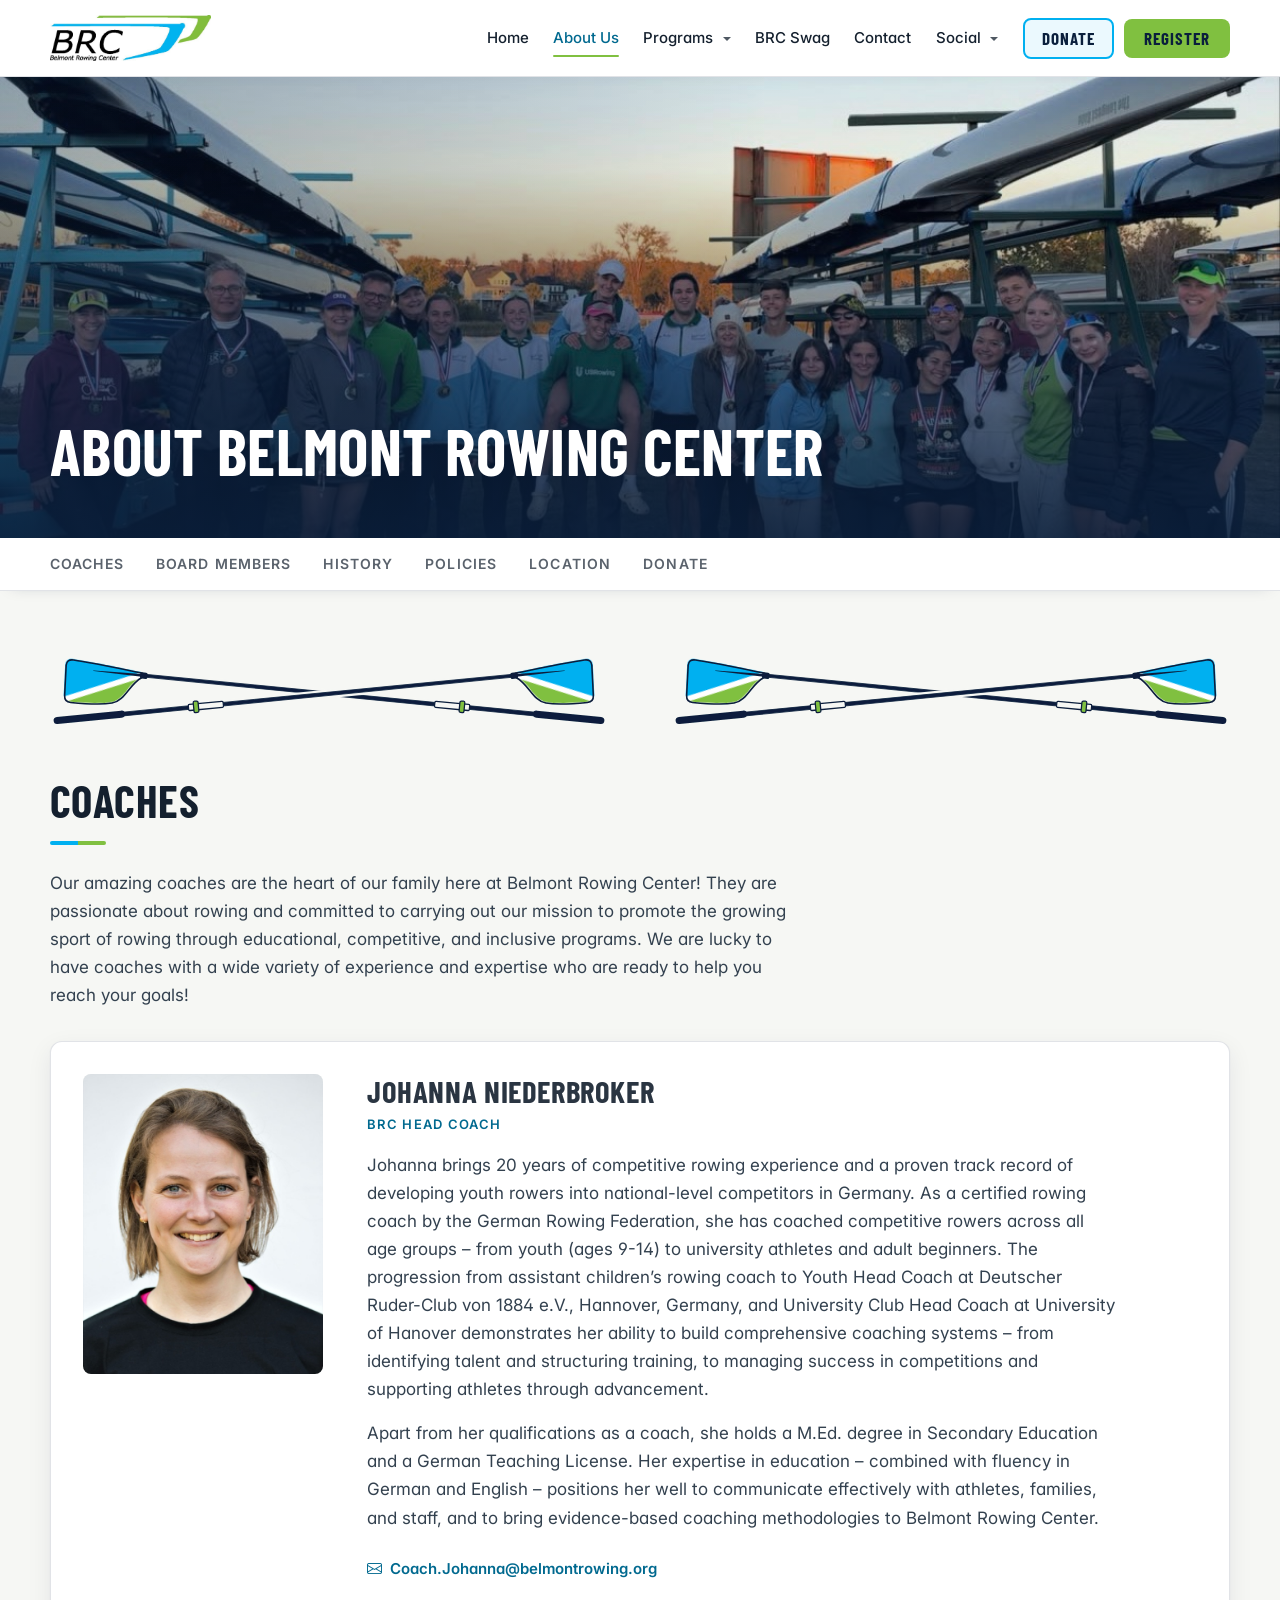
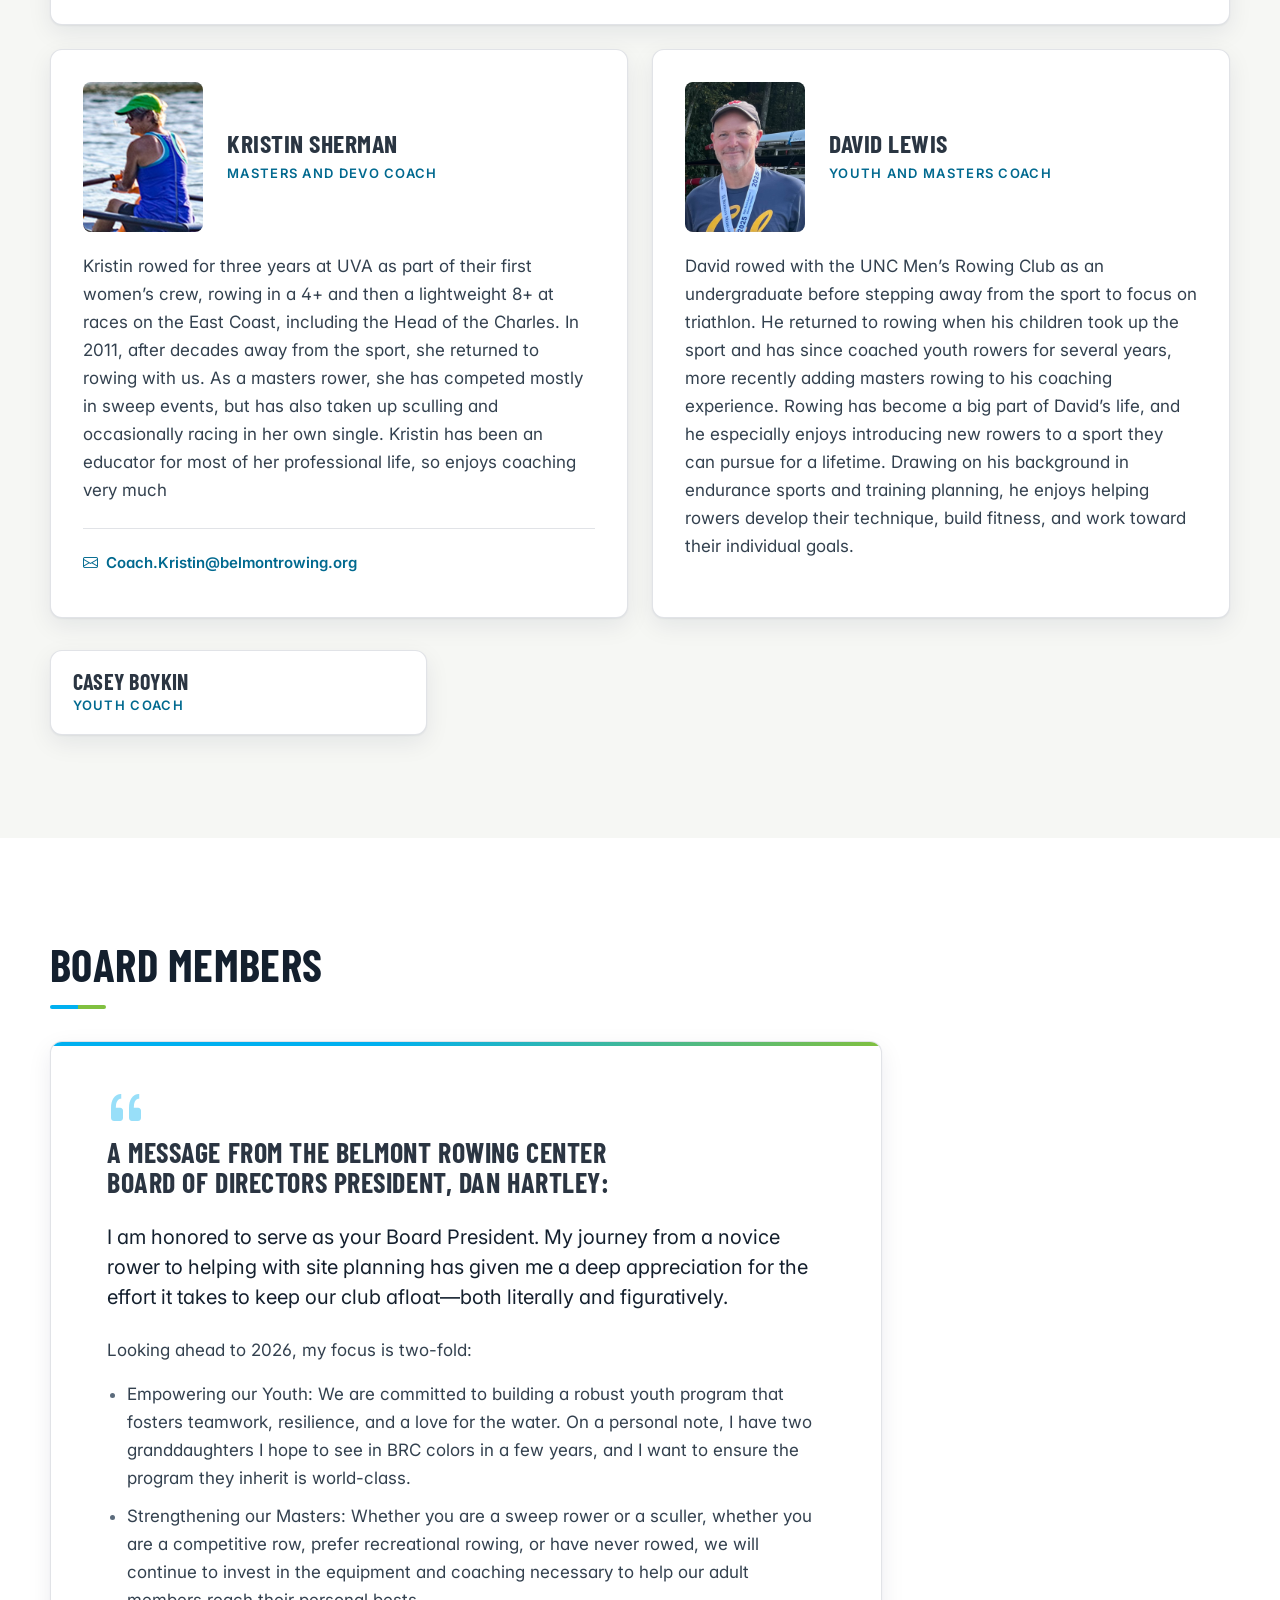
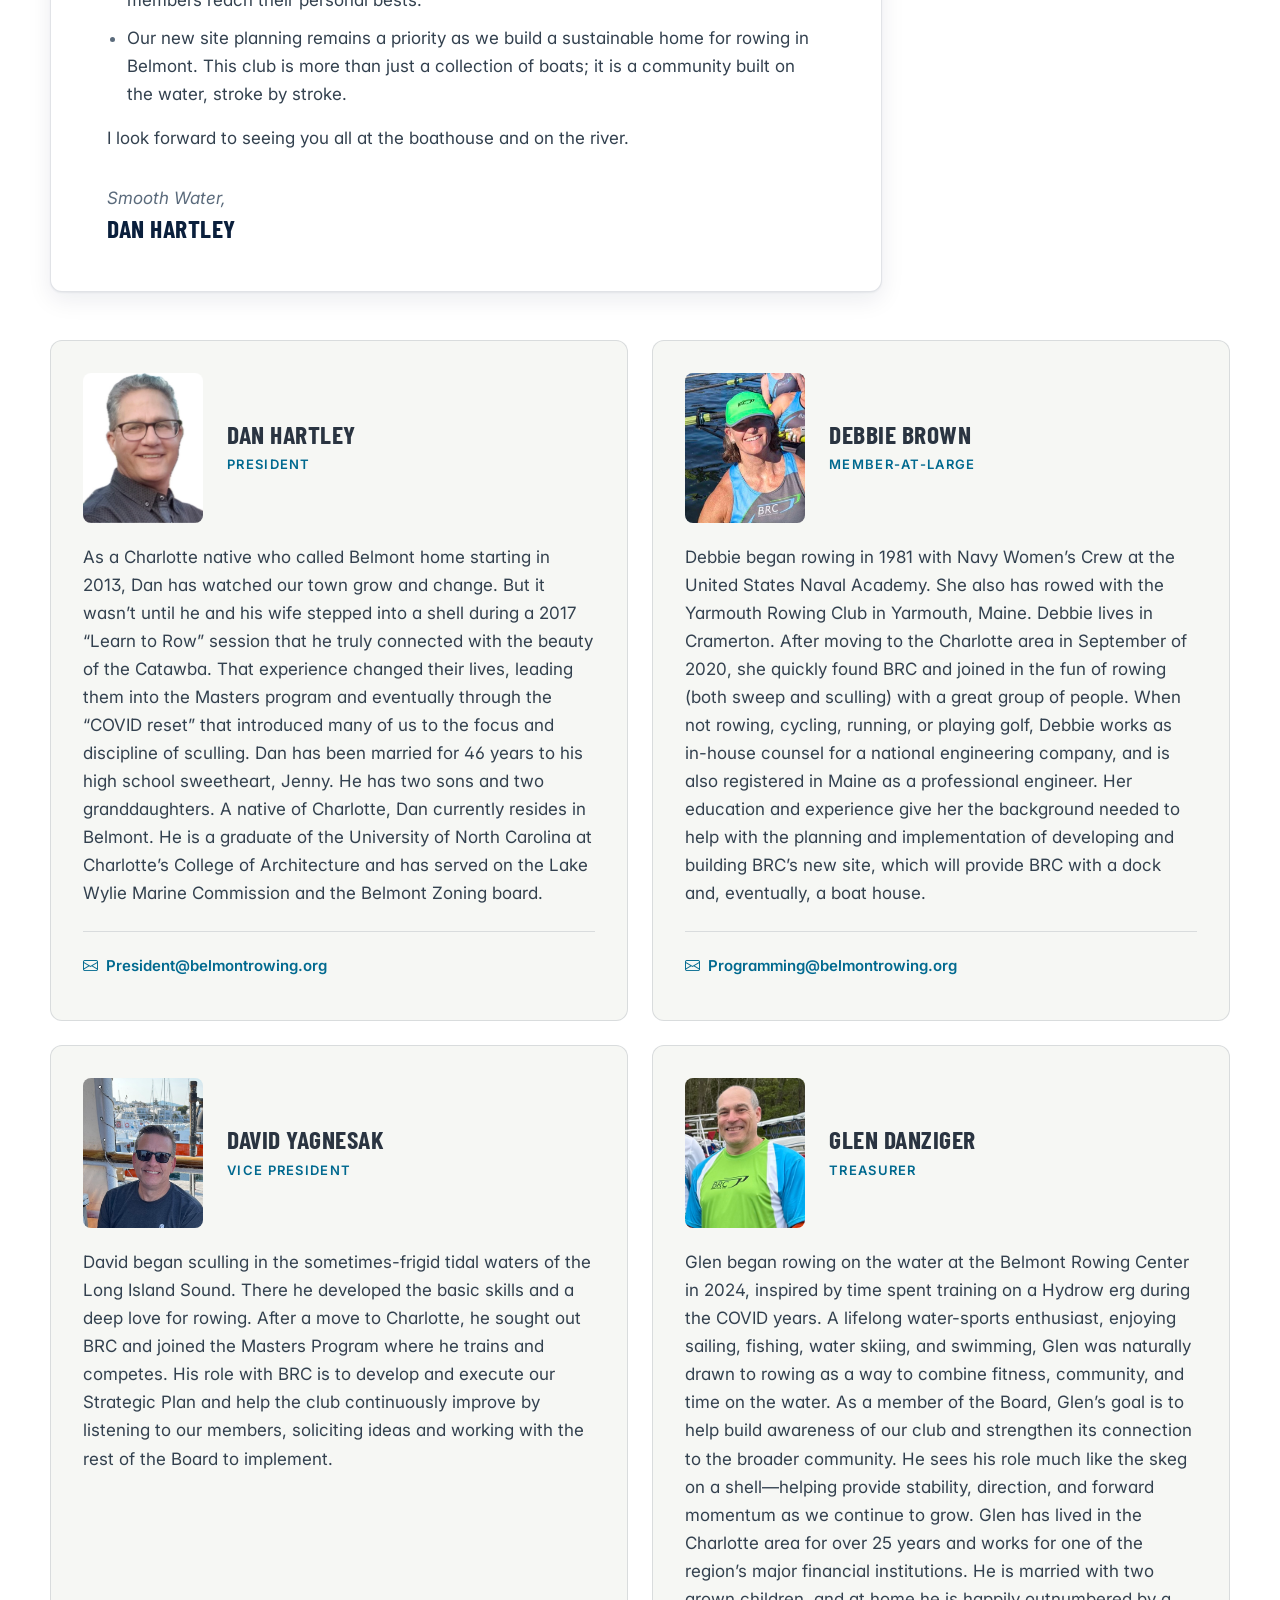
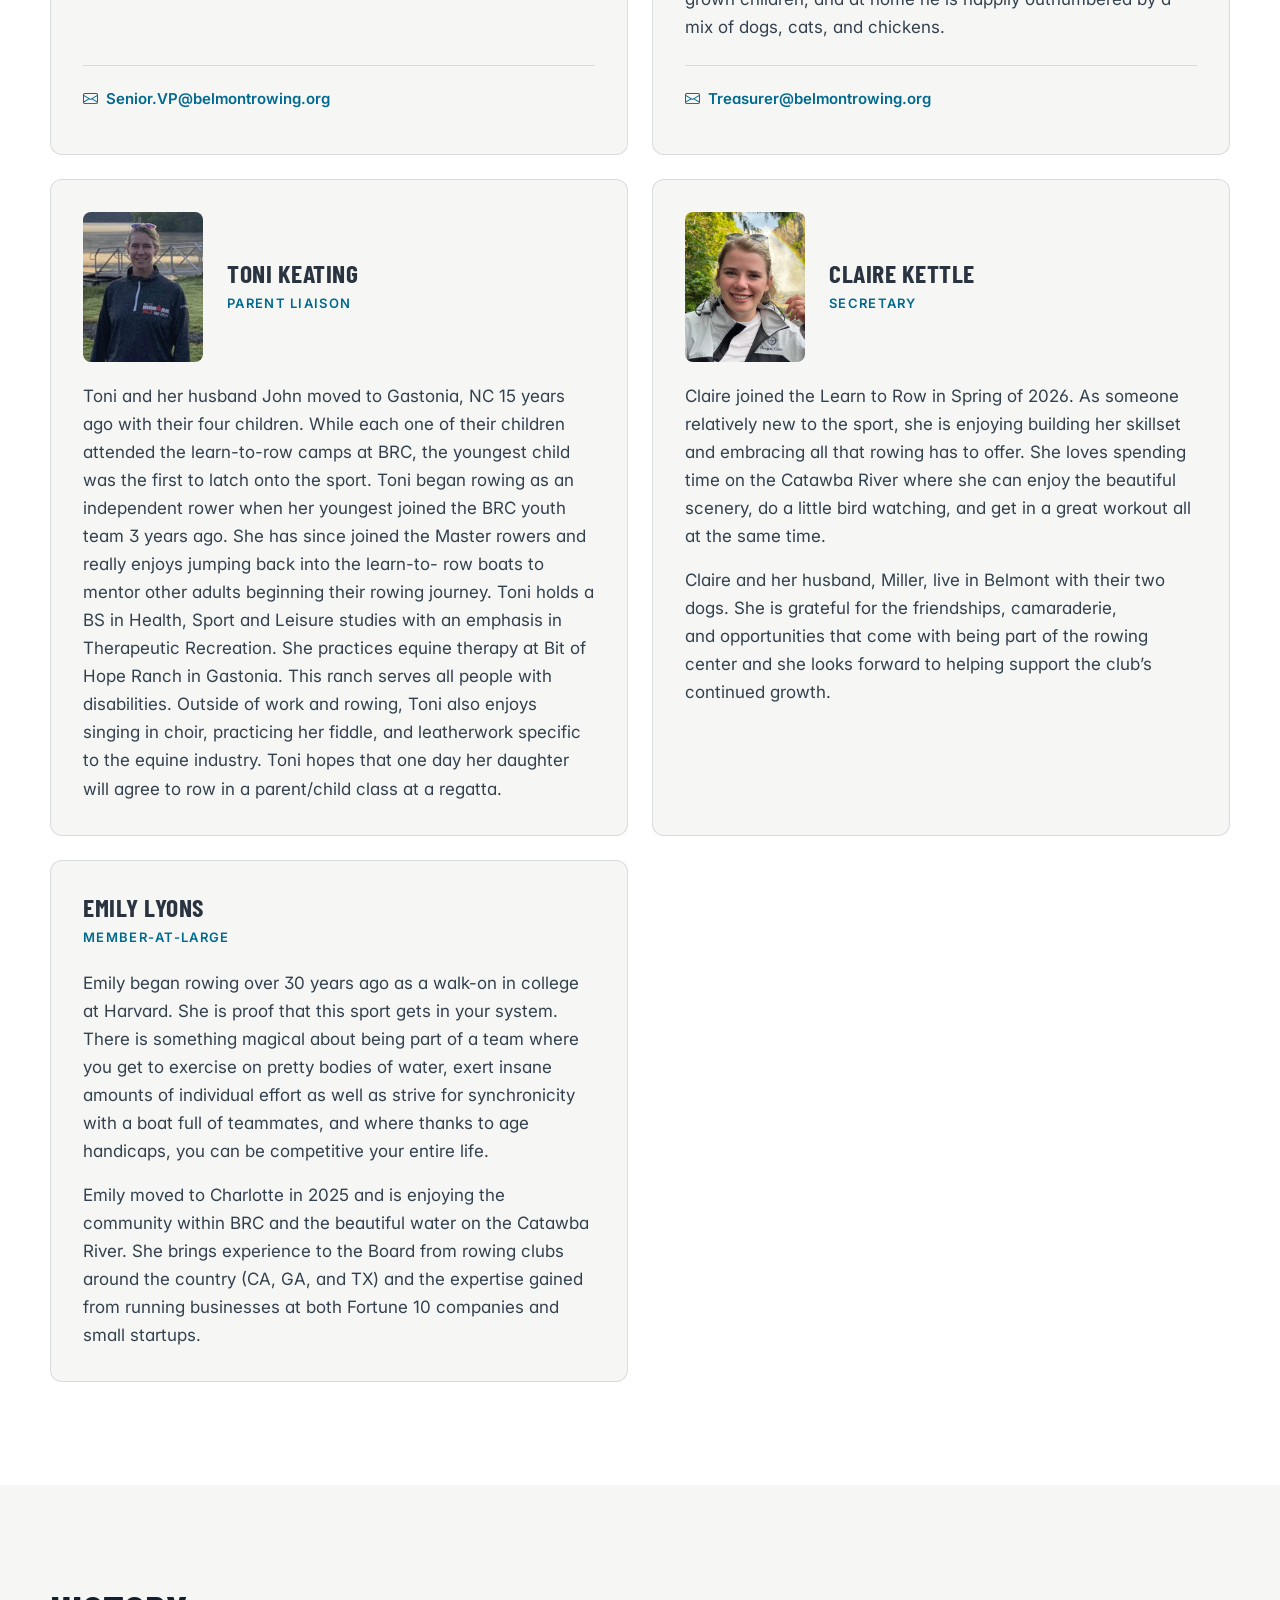
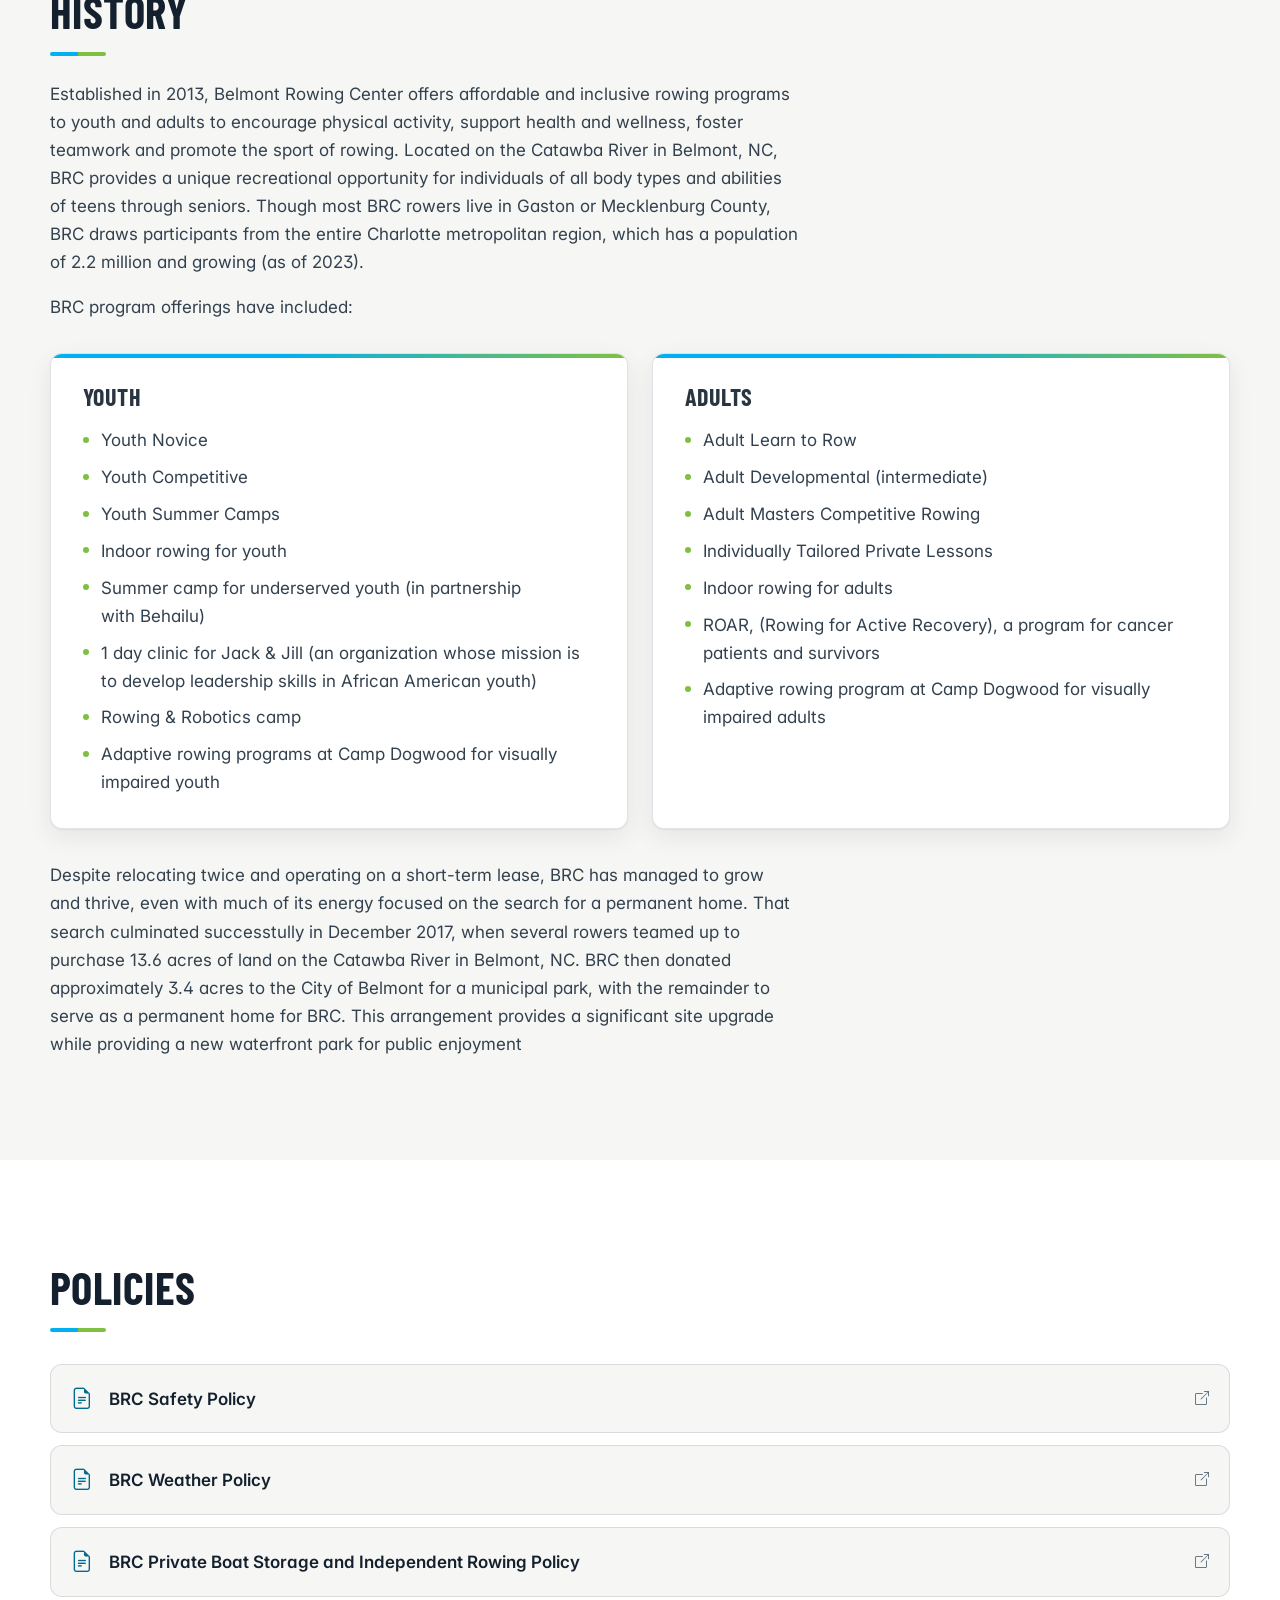
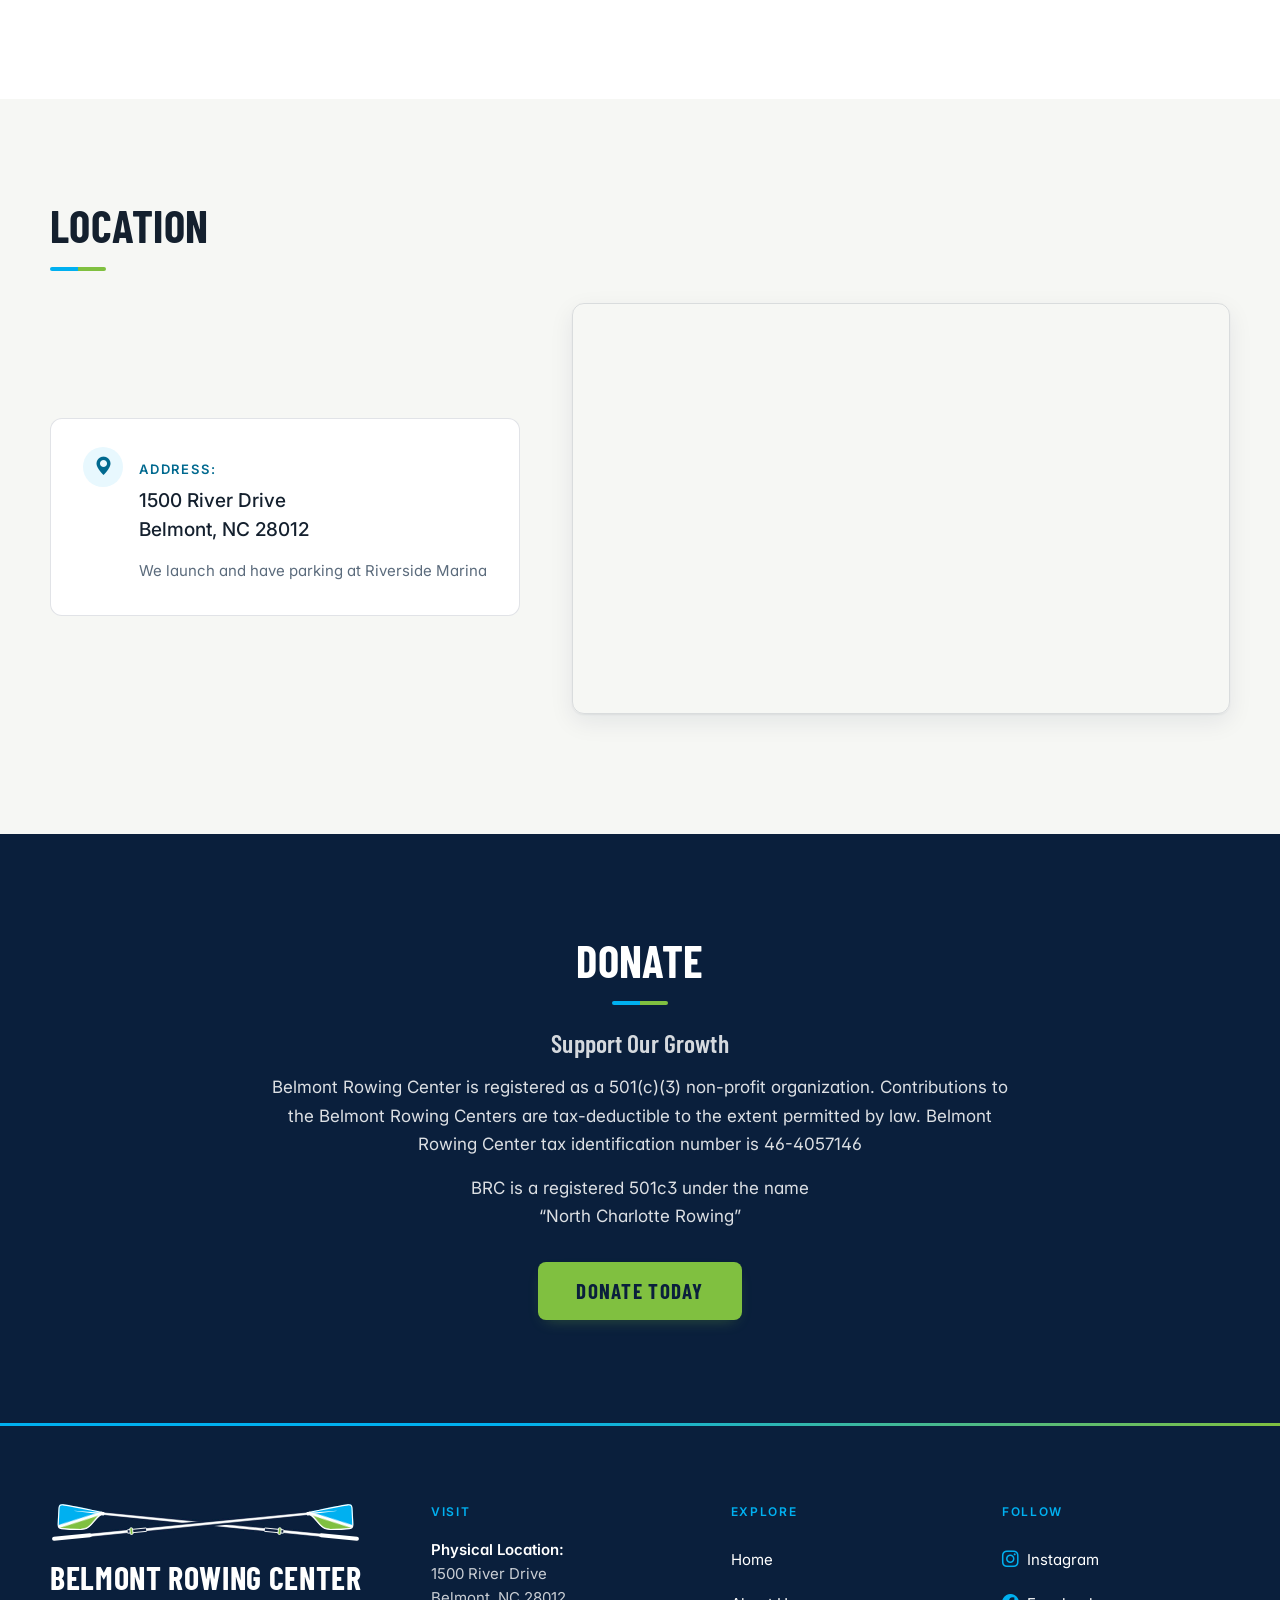
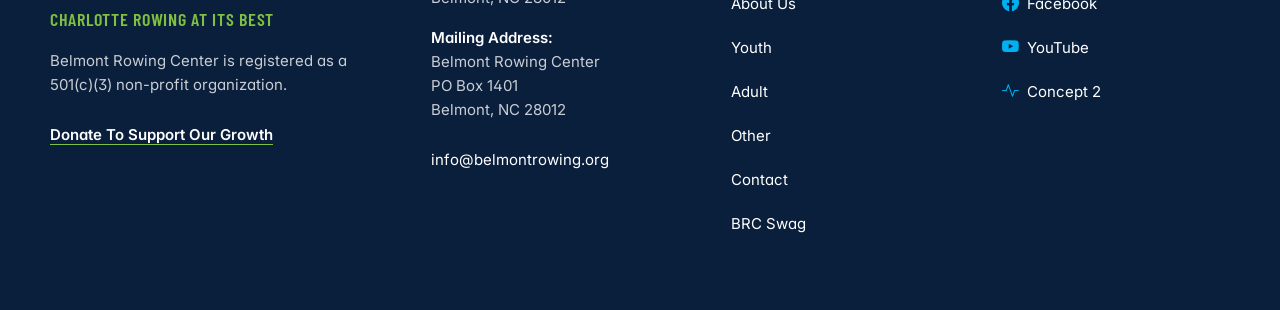
==== commit 9b78aa8d: "About: bios for Claire Kettle (with photo, name spelling fixed) and Emily Lyons Compact person cards" ====
--- a/docs/about/index.html
+++ b/docs/about/index.html
@@ -43,7 +43,7 @@
 <link href="../site_libs/quarto-html/quarto-syntax-highlighting-63b5708e65d6cd79cd7618c58d0c21e7.css" rel="stylesheet" id="quarto-text-highlighting-styles">
 <script src="../site_libs/bootstrap/bootstrap.min.js"></script>
 <link href="../site_libs/bootstrap/bootstrap-icons.css" rel="stylesheet">
-<link href="../site_libs/bootstrap/bootstrap-bee287b9387fd94cd51ab6ed018e3cc1.min.css" rel="stylesheet" append-hash="true" id="quarto-bootstrap" data-mode="light">
+<link href="../site_libs/bootstrap/bootstrap-24327f764373cdfa5f90067e9cb89f9f.min.css" rel="stylesheet" append-hash="true" id="quarto-bootstrap" data-mode="light">
 <script id="quarto-search-options" type="application/json">{
   "language": {
     "search-no-results-text": "No results",
@@ -236,7 +236,7 @@
 </div>
 </section>
 </div>
-<!-- BOARD MEMBERS: the President's letter, then the board bios two per row, then name-only members -->
+<!-- BOARD MEMBERS: the President’s letter, then the board bios two per row -->
 <section id="boardmembers" class="level2 band band-white">
 <h2 data-anchor-id="boardmembers">BOARD MEMBERS</h2>
 <section id="a-message-from-the-belmont-rowing-center-board-of-directors-president-dan-hartley" class="level3 letter">
@@ -301,16 +301,23 @@
 <p>Toni and her husband John moved to Gastonia, NC 15 years ago with their four children. While each one of their children attended the learn-to-row camps at BRC, the youngest child was the first to latch onto the sport. Toni began rowing as an independent rower when her youngest joined the BRC youth team 3 years ago. She has since joined the Master rowers and really enjoys jumping back into the learn-to- row boats to mentor other adults beginning their rowing journey. Toni holds a BS in Health, Sport and Leisure studies with an emphasis in Therapeutic Recreation. She practices equine therapy at Bit of Hope Ranch in Gastonia. This ranch serves all people with disabilities. Outside of work and rowing, Toni also enjoys singing in choir, practicing her fiddle, and leatherwork specific to the equine industry. Toni hopes that one day her daughter will agree to row in a parent/child class at a regatta.</p>
 </section>
 </div>
-</div>
-<div class="tile-grid">
-<section id="clair-kettle" class="level3 tile person-tile">
-<h3 data-anchor-id="clair-kettle">Clair Kettle</h3>
+<div class="person">
+<p><img src="../images/staff/claire-kettle.jpg" class="person-photo img-fluid" loading="lazy" alt="Claire Kettle"></p>
+<section id="claire-kettle" class="level3 person-body">
+<h3 data-anchor-id="claire-kettle">Claire Kettle</h3>
 <p><span class="role">Secretary</span></p>
-</section>
-<section id="emily-lyons" class="level3 tile person-tile">
+<p>Claire joined the Learn to Row in Spring of 2026. As someone relatively new to the sport, she is enjoying building her skillset and embracing all that rowing has to offer. She loves spending time on the Catawba River where she can enjoy the beautiful scenery, do a little bird watching, and get in a great workout all at the same time.</p>
+<p>Claire and her husband, Miller, live in Belmont with their two dogs. She is grateful for the friendships, camaraderie, and opportunities that come with being part of the rowing center and she looks forward to helping support the club’s continued growth.</p>
+</section>
+</div>
+<div class="person no-photo">
+<section id="emily-lyons" class="level3 person-body">
 <h3 data-anchor-id="emily-lyons">Emily Lyons</h3>
 <p><span class="role">Member-At-Large</span></p>
-</section>
+<p>Emily began rowing over 30 years ago as a walk-on in college at Harvard. She is proof that this sport gets in your system. There is something magical about being part of a team where you get to exercise on pretty bodies of water, exert insane amounts of individual effort as well as strive for synchronicity with a boat full of teammates, and where thanks to age handicaps, you can be competitive your entire life.</p>
+<p>Emily moved to Charlotte in 2025 and is enjoying the community within BRC and the beautiful water on the Catawba River. She brings experience to the Board from rowing clubs around the country (CA, GA, and TX) and the expertise gained from running businesses at both Fortune 10 companies and small startups.</p>
+</section>
+</div>
 </div>
 </section>
 <!-- HISTORY -->
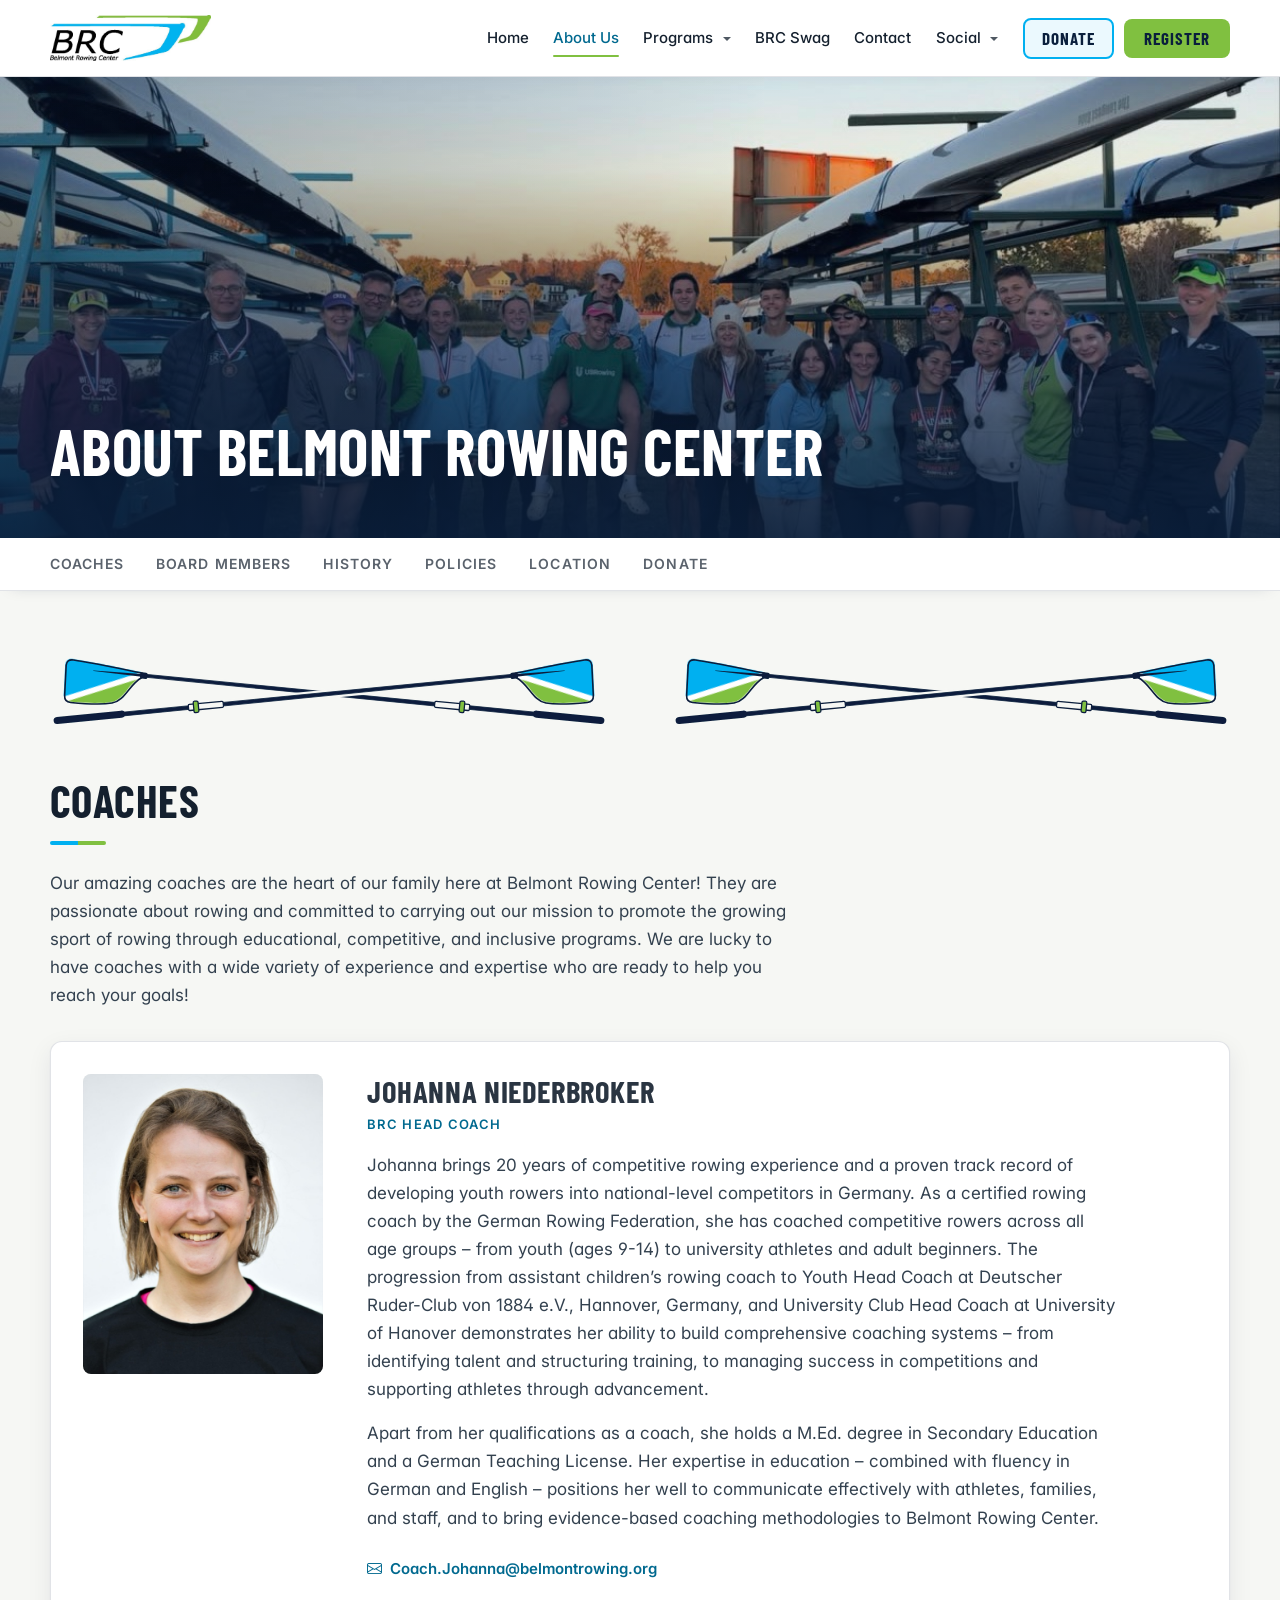
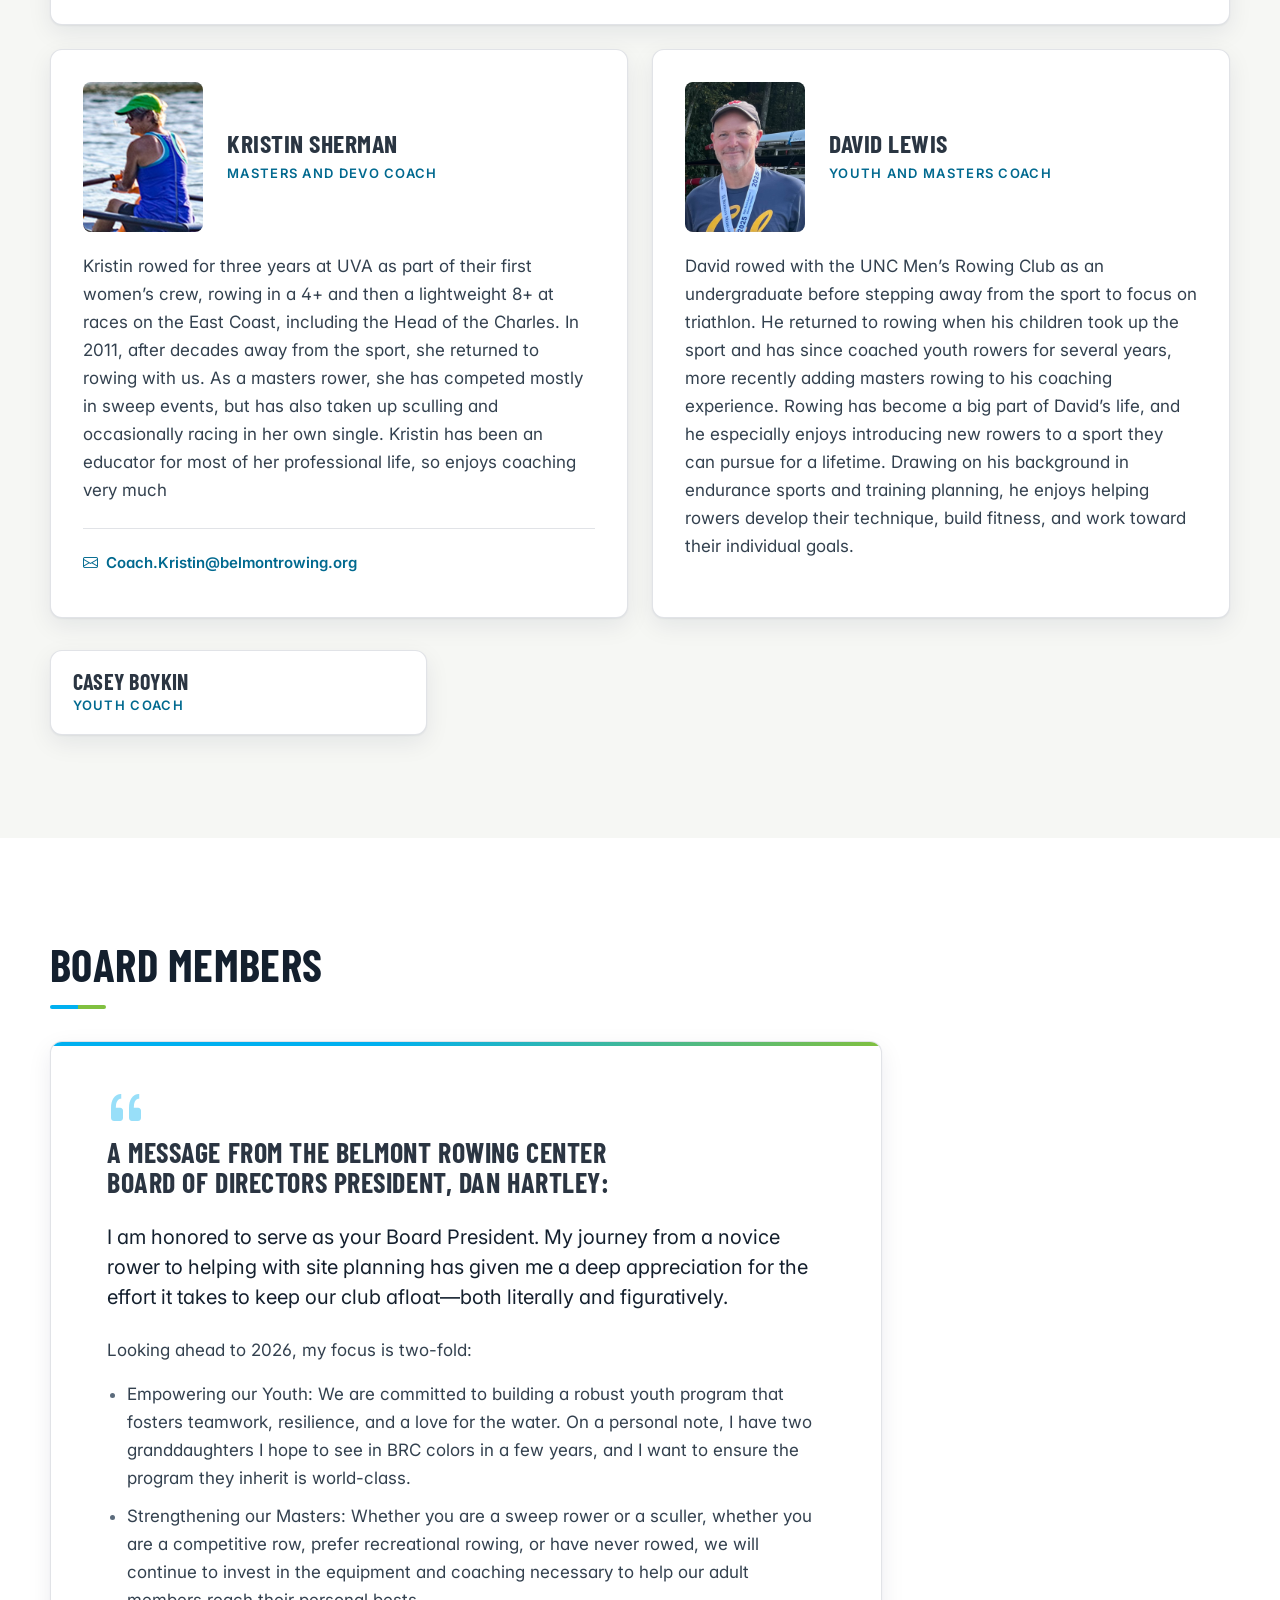
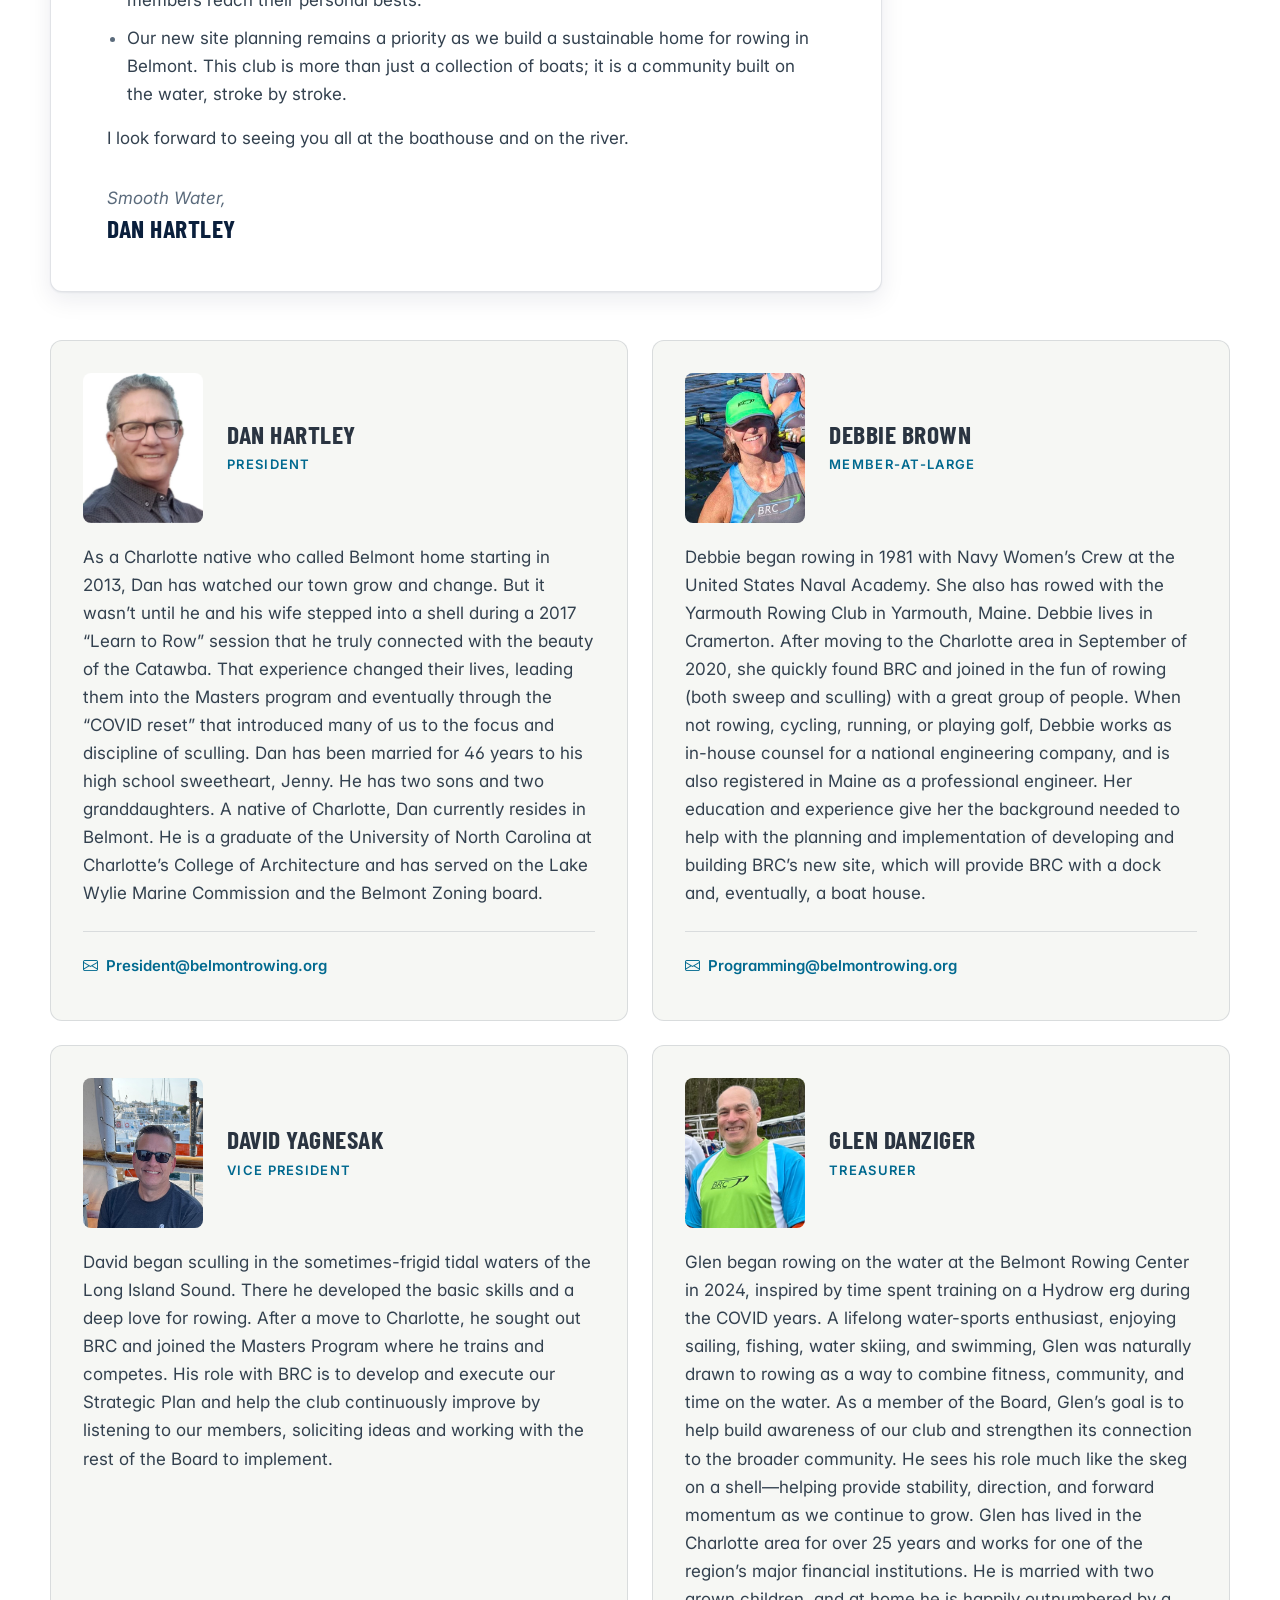
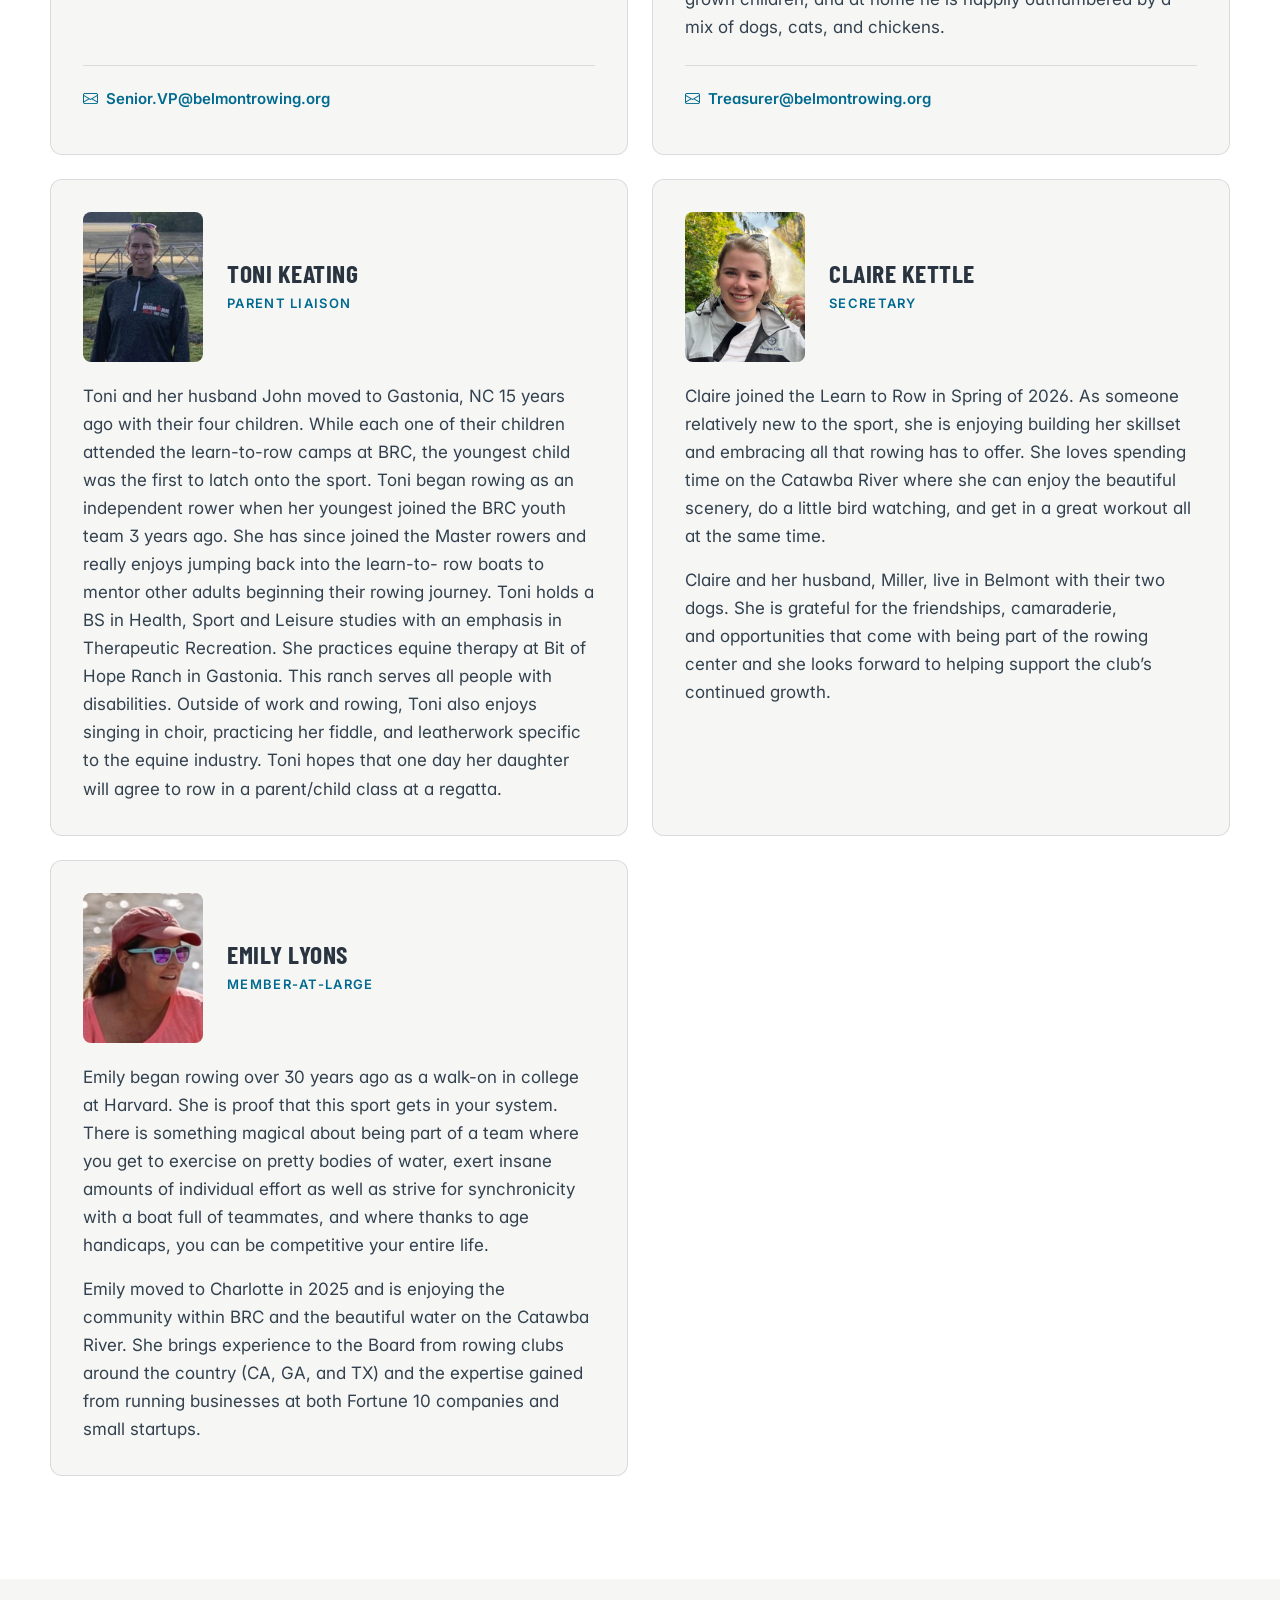
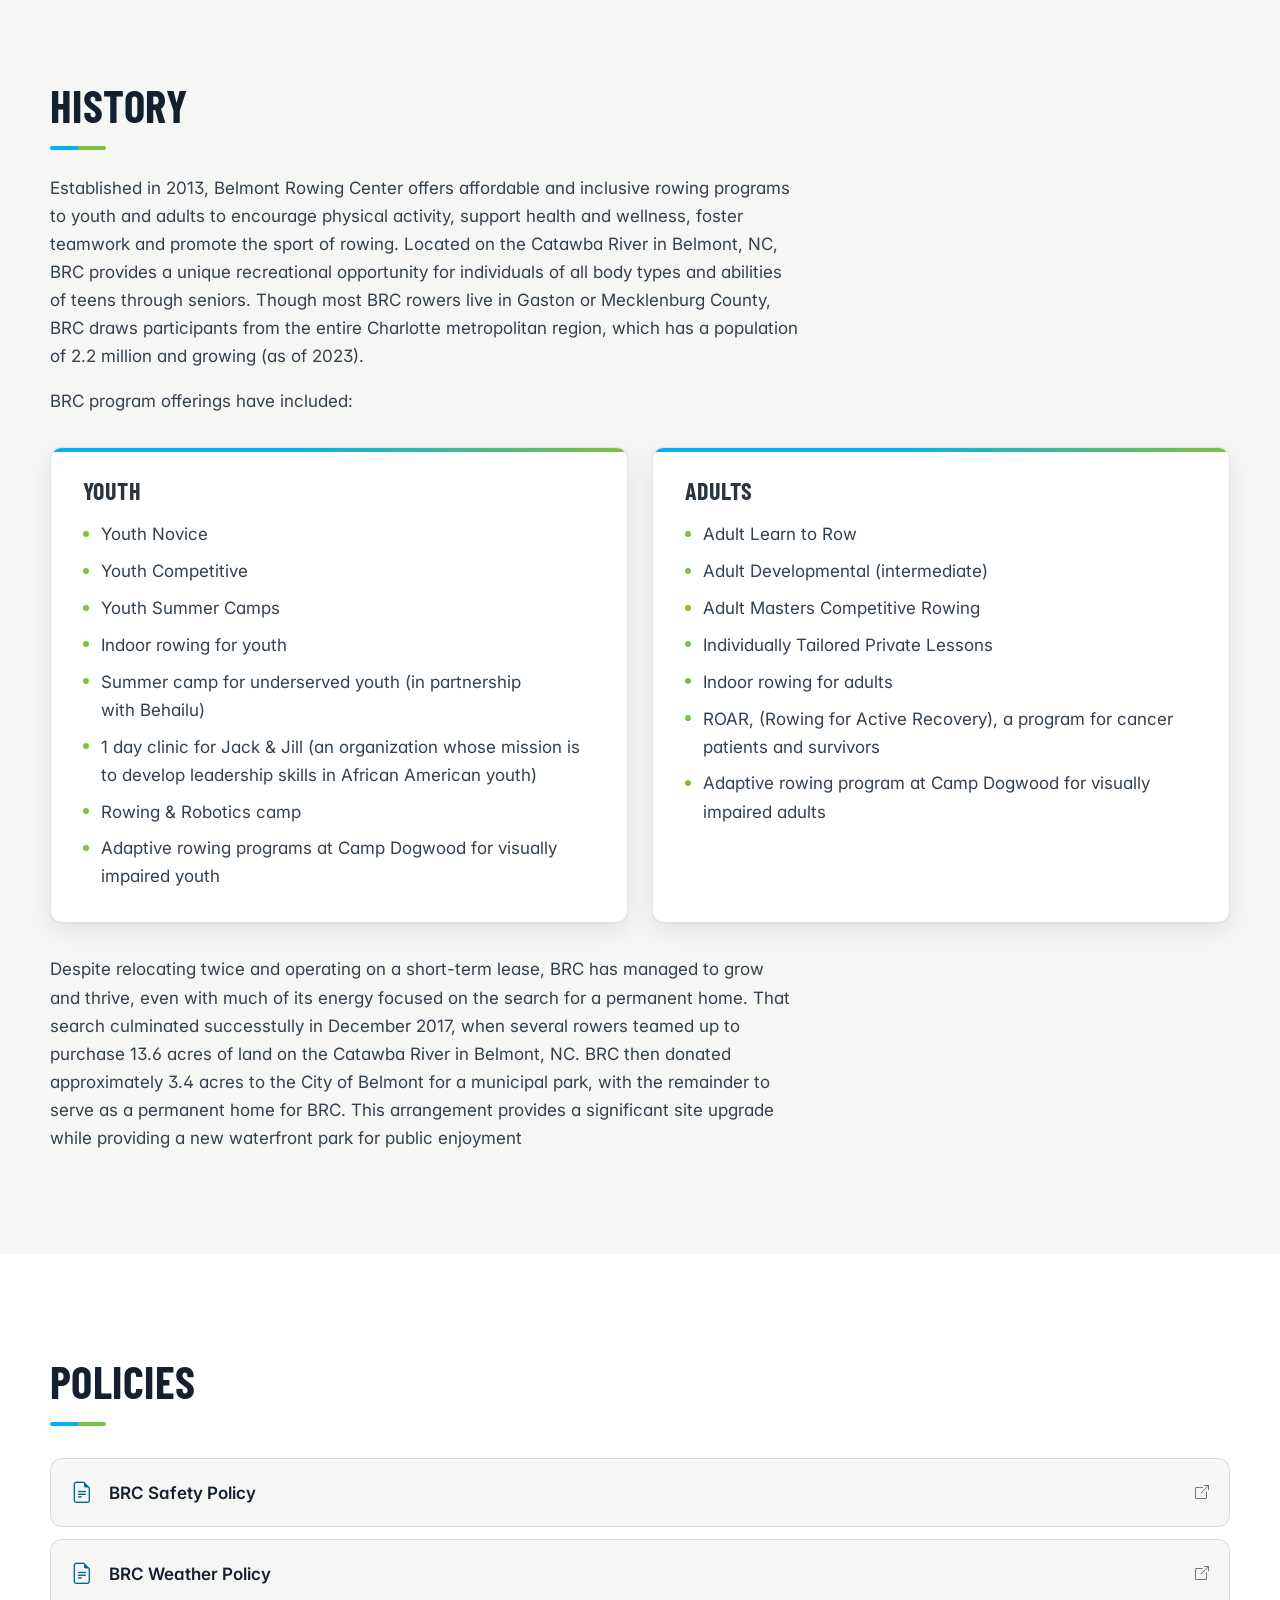
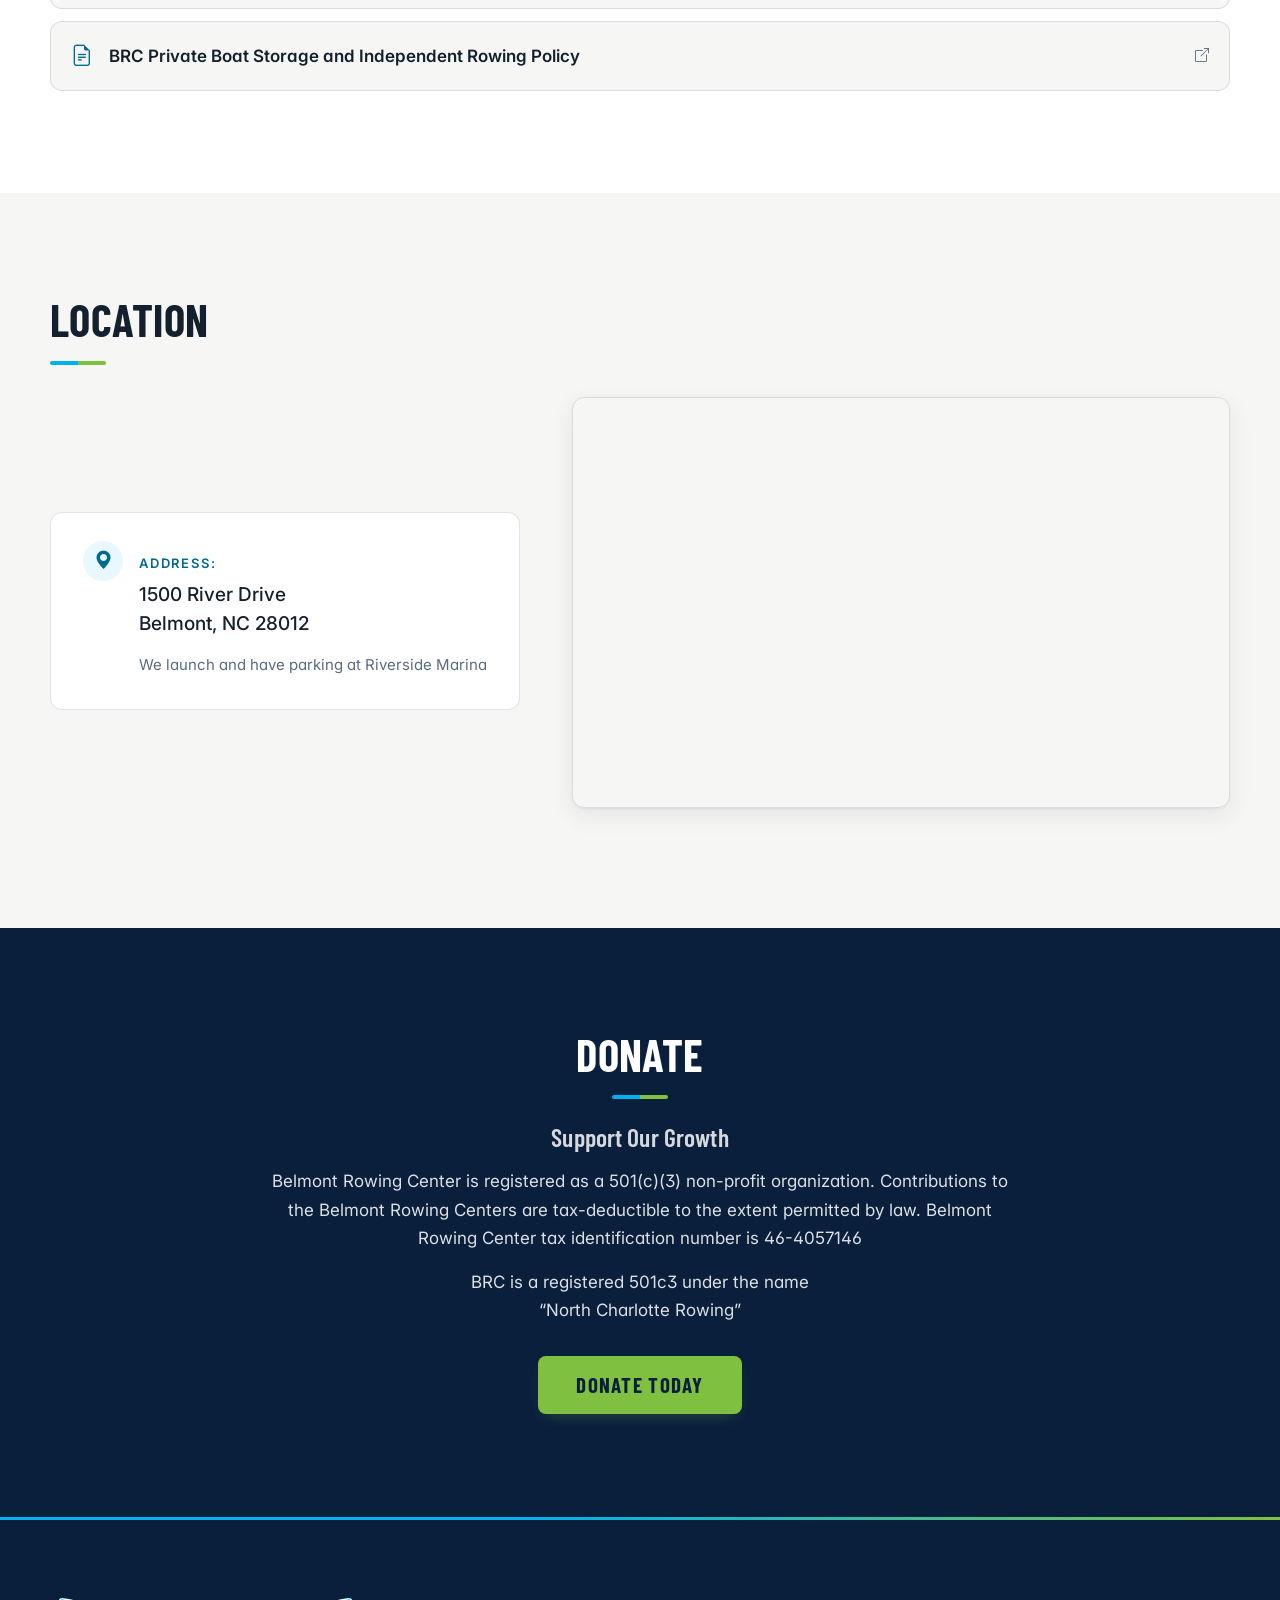
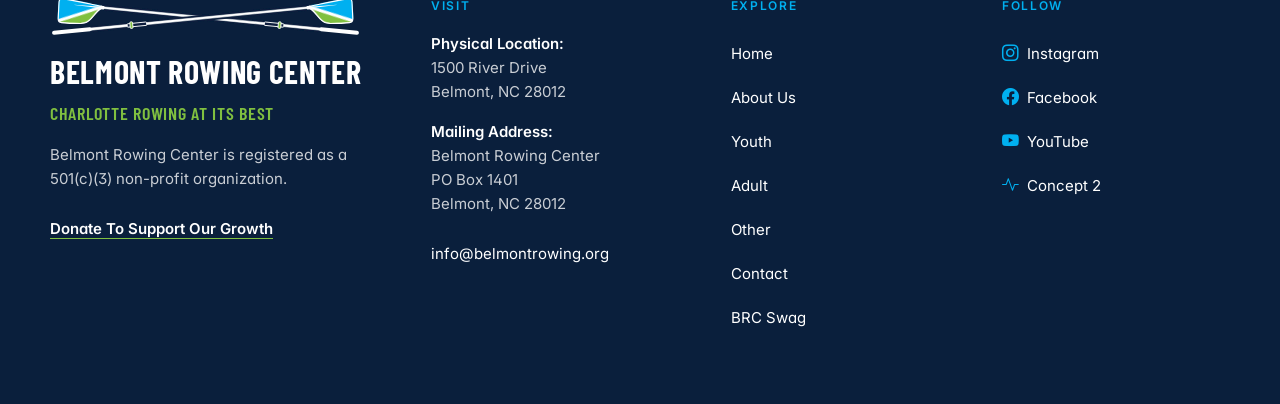
==== commit 3f71716f: "About: add Emily Lyons's photo Co-Authored-By: Claude Opus 5.5 <noreply@anthropic.com>" ====
--- a/docs/about/index.html
+++ b/docs/about/index.html
@@ -310,7 +310,8 @@
 <p>Claire and her husband, Miller, live in Belmont with their two dogs. She is grateful for the friendships, camaraderie, and opportunities that come with being part of the rowing center and she looks forward to helping support the club’s continued growth.</p>
 </section>
 </div>
-<div class="person no-photo">
+<div class="person">
+<p><img src="../images/staff/emily-lyons.jpg" class="person-photo img-fluid" loading="lazy" alt="Emily Lyons"></p>
 <section id="emily-lyons" class="level3 person-body">
 <h3 data-anchor-id="emily-lyons">Emily Lyons</h3>
 <p><span class="role">Member-At-Large</span></p>
